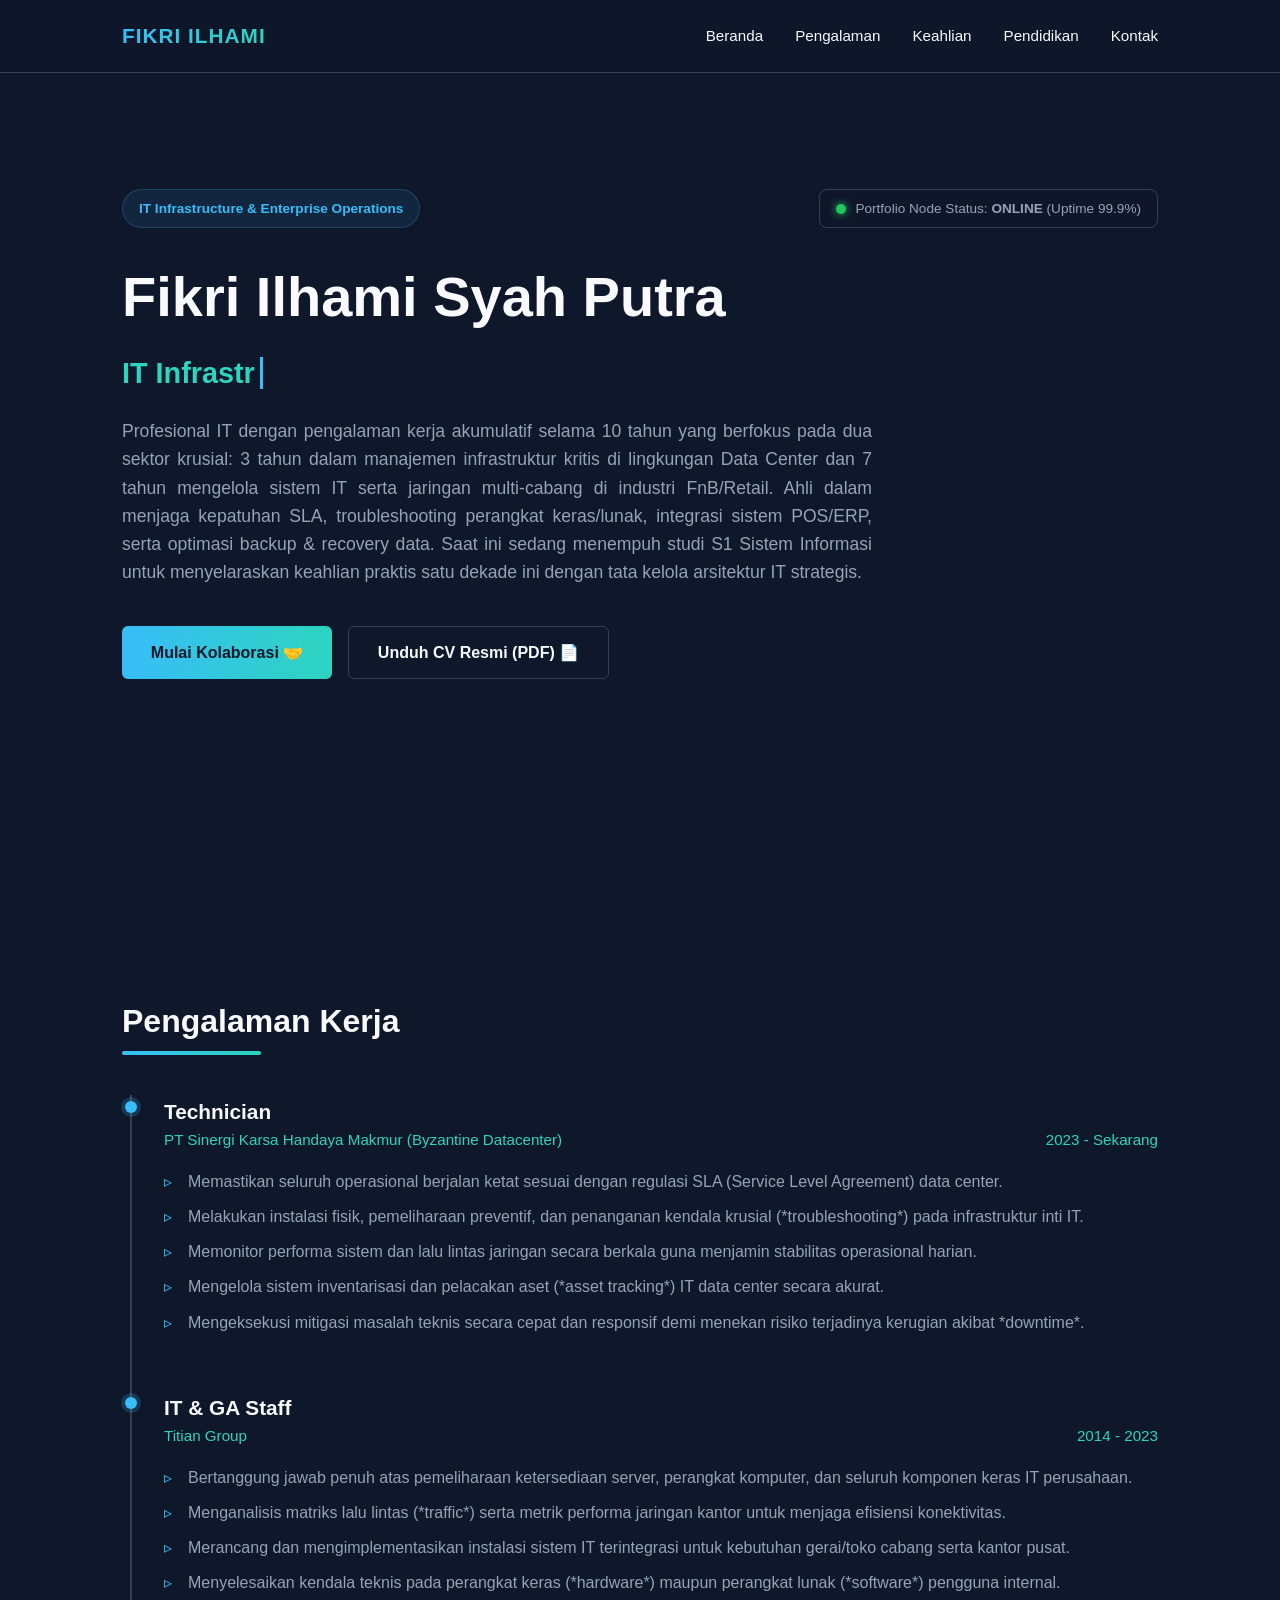
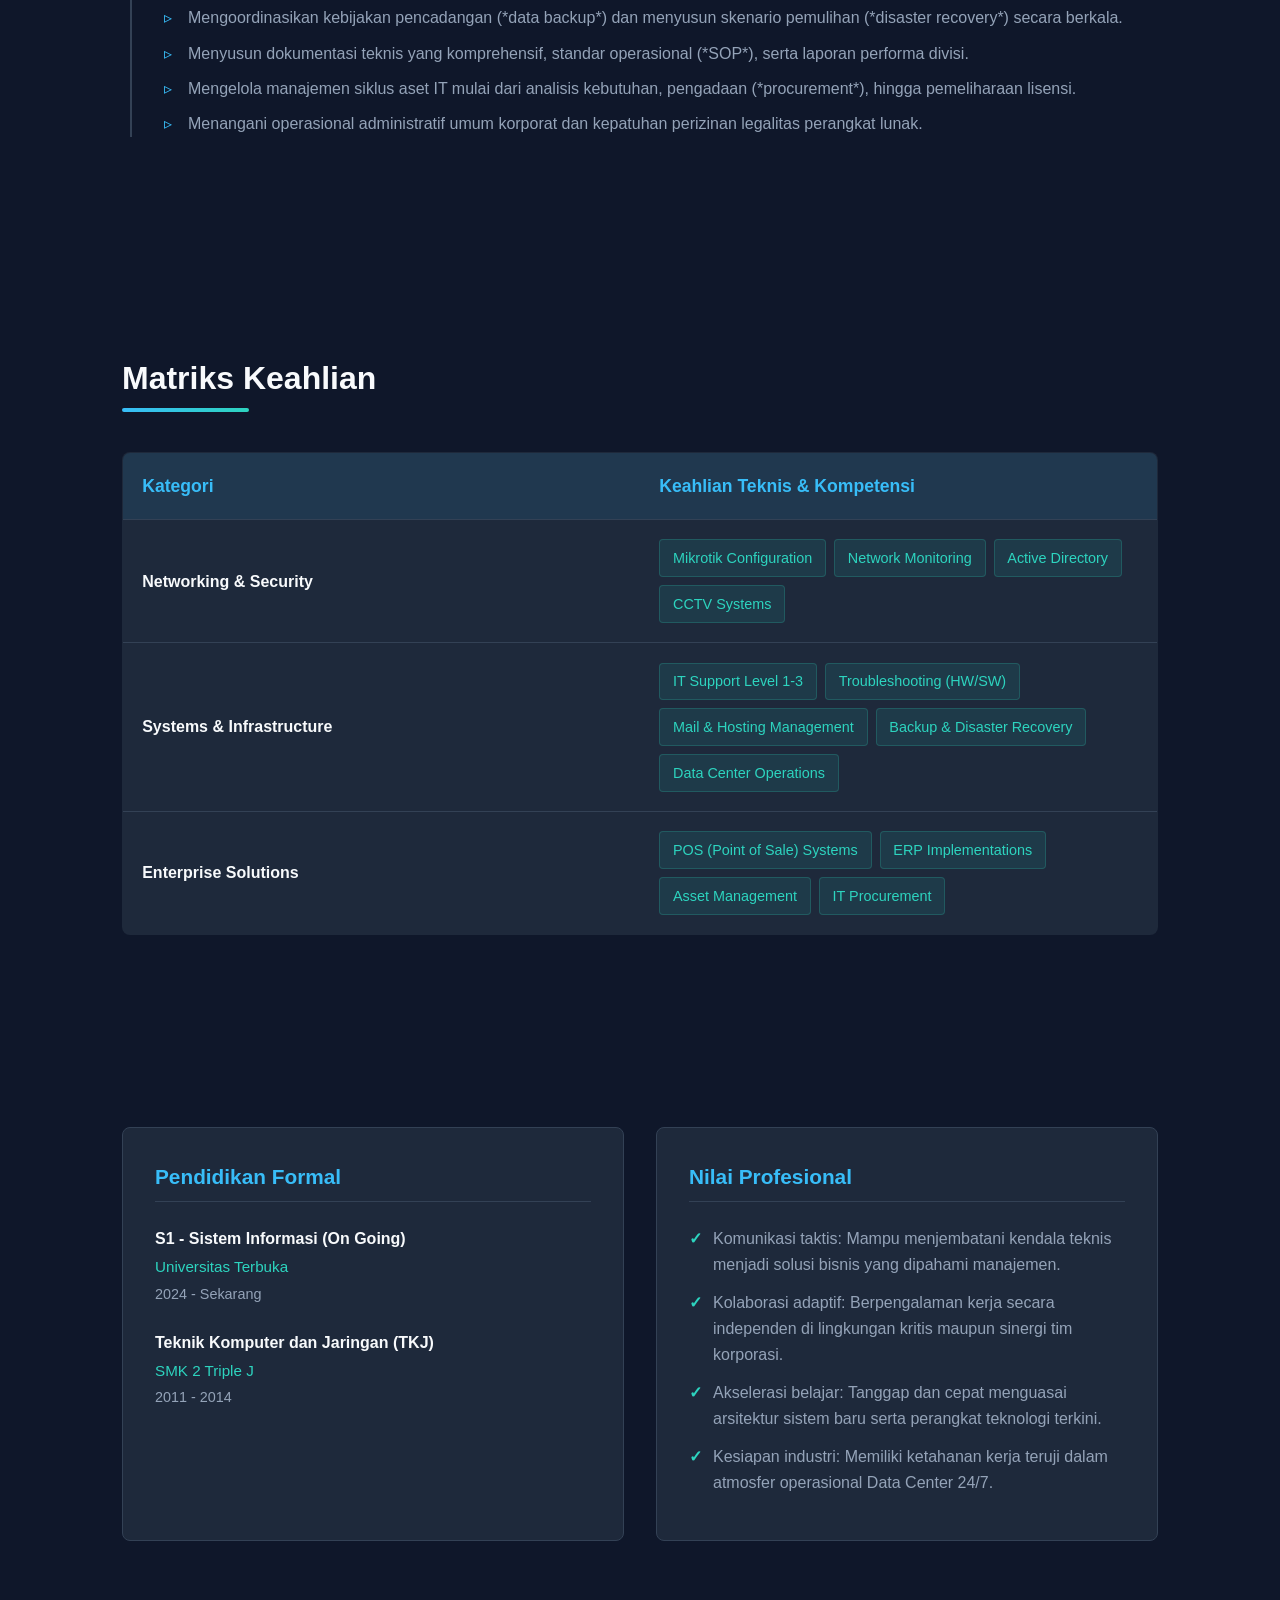
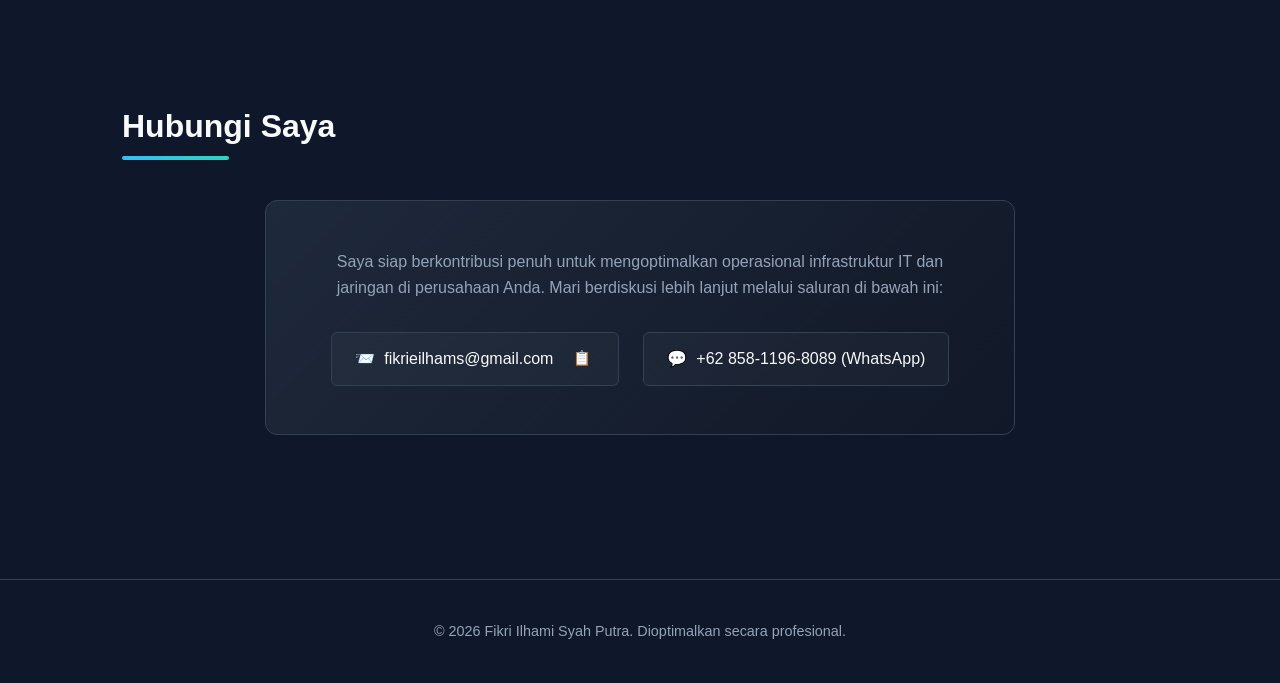
==== index.html @ 3959205a "Add files via upload" ====
<!DOCTYPE html>
<html lang="id">
<head>
    <meta charset="UTF-8">
    <meta name="viewport" content="width=device-width, initial-scale=1.0">
    <title>Portofolio Profesional | Fikri Ilhami Syah Putra</title>
    <style>
        :root {
            --bg-dark: #0f172a;
            --bg-card: #1e293b;
            --accent-blue: #38bdf8;
            --accent-teal: #2dd4bf;
            --text-main: #f8fafc;
            --text-muted: #94a3b8;
            --border: #334155;
        }

        * {
            margin: 0;
            padding: 0;
            box-sizing: border-box;
            font-family: Arial, sans-serif;
            scroll-behavior: smooth;
        }

        body {
            background-color: var(--bg-dark);
            color: var(--text-main);
            line-height: 1.6;
        }

        a {
            color: inherit;
            text-decoration: none;
        }

        nav {
            position: fixed;
            top: 0;
            width: 100%;
            background-color: rgba(15, 23, 42, 0.9);
            backdrop-filter: blur(10px);
            border-bottom: 1px solid var(--border);
            z-index: 100;
        }

        .nav-container {
            max-width: 1100px;
            margin: 0 auto;
            display: flex;
            justify-content: space-between;
            align-items: center;
            padding: 1.2rem 2rem;
        }

        .logo {
            font-size: 1.3rem;
            font-weight: 700;
            letter-spacing: 1px;
            background: linear-gradient(to right, var(--accent-blue), var(--accent-teal));
            -webkit-background-clip: text;
            -webkit-text-fill-color: transparent;
        }

        .nav-links {
            display: flex;
            gap: 2rem;
            list-style: none;
        }

        .nav-links a {
            font-size: 0.95rem;
            font-weight: 500;
            transition: color 0.3s;
        }

        .nav-links a:hover {
            color: var(--accent-blue);
        }

        section {
            padding: 6rem 2rem 4rem 2rem;
            max-width: 1100px;
            margin: 0 auto;
        }

        .section-title {
            font-size: 2rem;
            margin-bottom: 3rem;
            position: relative;
            display: inline-block;
        }

        .section-title::after {
            content: '';
            position: absolute;
            left: 0;
            bottom: -8px;
            width: 50%;
            height: 4px;
            background: linear-gradient(to right, var(--accent-blue), var(--accent-teal));
            border-radius: 2px;
        }

        /* Hero / Home */
        #home {
            display: flex;
            flex-direction: column;
            justify-content: center;
            min-height: 100vh;
            padding-top: 2rem;
        }

        .hero-header-container {
            display: flex;
            justify-content: space-between;
            align-items: flex-start;
            flex-wrap: wrap;
            gap: 1.5rem;
            margin-bottom: 1.5rem;
        }

        .hero-badge {
            background-color: rgba(56, 189, 248, 0.1);
            color: var(--accent-blue);
            padding: 0.5rem 1rem;
            border-radius: 50px;
            font-size: 0.85rem;
            font-weight: 600;
            border: 1px solid rgba(56, 189, 248, 0.2);
        }

        /* FITUR 1: Status Server Live Palsu */
        .server-status-card {
            background-color: rgba(15, 23, 42, 0.6);
            border: 1px solid var(--border);
            padding: 0.5rem 1rem;
            border-radius: 8px;
            display: inline-flex;
            align-items: center;
            gap: 0.6rem;
            font-size: 0.85rem;
            color: var(--text-muted);
        }

        .status-dot {
            width: 10px;
            height: 10px;
            background-color: #22c55e;
            border-radius: 50%;
            display: inline-block;
            box-shadow: 0 0 8px #22c55e;
            animation: blink 2s infinite;
        }

        @keyframes blink {
            0% { opacity: 0.4; }
            50% { opacity: 1; box-shadow: 0 0 12px #22c55e; }
            100% { opacity: 0.4; }
        }

        #home h1 {
            font-size: 3.5rem;
            margin-bottom: 0.5rem;
        }

        /* FITUR 2: Animasi Mengetik */
        .typing-container {
            font-size: 1.8rem;
            color: var(--accent-teal);
            font-weight: 600;
            margin-bottom: 1.5rem;
            height: 2.7rem;
        }

        .typed-text {
            border-right: 3px solid var(--accent-blue);
            padding-right: 5px;
            animation: cursor-blink 0.75s step-end infinite;
        }

        @keyframes cursor-blink {
            from, to { border-color: transparent }
            50% { border-color: var(--accent-blue); }
        }

        .summary {
            font-size: 1.1rem;
            color: var(--text-muted);
            max-width: 750px;
            margin-bottom: 2.5rem;
            text-align: justify;
        }

        .cta-buttons {
            display: flex;
            gap: 1rem;
            flex-wrap: wrap;
        }

        .btn {
            padding: 0.8rem 1.8rem;
            border-radius: 6px;
            font-weight: 600;
            transition: all 0.3s ease;
            cursor: pointer;
            display: inline-flex;
            align-items: center;
            gap: 0.5rem;
        }

        .btn-primary {
            background: linear-gradient(to right, var(--accent-blue), var(--accent-teal));
            color: var(--bg-dark);
        }

        .btn-primary:hover {
            transform: translateY(-2px);
            box-shadow: 0 10px 20px rgba(45, 212, 191, 0.2);
        }

        .btn-secondary {
            border: 1px solid var(--border);
            color: var(--text-main);
        }

        .btn-secondary:hover {
            background-color: rgba(255, 255, 255, 0.05);
            border-color: var(--text-muted);
        }

        /* Timeline Pengalaman */
        .timeline {
            position: relative;
            border-left: 2px solid var(--border);
            padding-left: 2rem;
            margin-left: 0.5rem;
        }

        .timeline-item {
            position: relative;
            margin-bottom: 3.5rem;
        }

        .timeline-item::before {
            content: '';
            position: absolute;
            left: calc(-2rem - 7px);
            top: 6px;
            width: 12px;
            height: 12px;
            border-radius: 50%;
            background-color: var(--accent-blue);
            box-shadow: 0 0 0 4px rgba(56, 189, 248, 0.2);
        }

        .job-title {
            font-size: 1.3rem;
            font-weight: 600;
            color: var(--text-main);
        }

        .company-date {
            display: flex;
            justify-content: space-between;
            color: var(--accent-teal);
            font-size: 0.95rem;
            margin-bottom: 1rem;
            font-weight: 500;
        }

        .job-desc {
            list-style-type: none;
        }

        .job-desc li {
            position: relative;
            padding-left: 1.5rem;
            margin-bottom: 0.6rem;
            color: var(--text-muted);
            text-align: justify;
        }

        .job-desc li::before {
            content: "▹";
            position: absolute;
            left: 0;
            color: var(--accent-blue);
        }

        /* Tabel Keahlian */
        .skills-container {
            width: 100%;
            overflow-x: auto;
            margin-bottom: 2rem;
        }

        table {
            width: 100%;
            border-collapse: collapse;
            background-color: var(--bg-card);
            border: 1px solid var(--border);
            border-radius: 8px;
            overflow: hidden;
        }

        th, td {
            padding: 1.2rem;
            text-align: left;
            border-bottom: 1px solid var(--border);
        }

        th {
            background-color: rgba(56, 189, 248, 0.1);
            color: var(--accent-blue);
            font-weight: bold;
            font-size: 1.1rem;
            width: 30%;
        }

        .skill-tags {
            display: flex;
            flex-wrap: wrap;
            gap: 0.5rem;
        }

        .tag {
            background-color: rgba(45, 212, 191, 0.1);
            color: var(--accent-teal);
            padding: 0.4rem 0.8rem;
            border-radius: 4px;
            font-size: 0.9rem;
            border: 1px solid rgba(45, 212, 191, 0.2);
        }

        /* Grid Pendidikan & Informasi Tambahan */
        .info-grid {
            display: grid;
            grid-template-columns: 1fr 1fr;
            gap: 2rem;
        }

        .info-card {
            background-color: var(--bg-card);
            border: 1px solid var(--border);
            padding: 2rem;
            border-radius: 8px;
        }

        .info-card h3 {
            margin-bottom: 1.5rem;
            color: var(--accent-blue);
            font-size: 1.3rem;
            border-bottom: 1px solid var(--border);
            padding-bottom: 0.5rem;
        }

        .edu-item {
            margin-bottom: 1.5rem;
        }

        .edu-degree {
            font-weight: 600;
            color: var(--text-main);
        }

        .edu-school {
            color: var(--accent-teal);
            font-size: 0.95rem;
            margin: 0.2rem 0;
        }

        .edu-year {
            color: var(--text-muted);
            font-size: 0.9rem;
        }

        .additional-list {
            list-style: none;
        }

        .additional-list li {
            margin-bottom: 0.8rem;
            position: relative;
            padding-left: 1.5rem;
            color: var(--text-muted);
        }

        .additional-list li::before {
            content: "✓";
            position: absolute;
            left: 0;
            color: var(--accent-teal);
            font-weight: bold;
        }

        /* Kontak */
        .contact-container {
            background: linear-gradient(135deg, var(--bg-card), #111827);
            border: 1px solid var(--border);
            padding: 3rem;
            border-radius: 12px;
            text-align: center;
            max-width: 750px;
            margin: 0 auto;
        }

        .contact-container p {
            color: var(--text-muted);
            margin-bottom: 2rem;
        }

        .contact-details {
            display: flex;
            justify-content: center;
            gap: 1.5rem;
            flex-wrap: wrap;
        }

        .contact-item {
            display: flex;
            align-items: center;
            gap: 0.6rem;
            background-color: rgba(255, 255, 255, 0.03);
            padding: 0.8rem 1.4rem;
            border-radius: 6px;
            border: 1px solid var(--border);
            transition: all 0.3s ease;
            position: relative;
            cursor: pointer;
        }

        .contact-item:hover {
            border-color: var(--accent-teal);
            background-color: rgba(45, 212, 191, 0.05);
            transform: translateY(-2px);
        }

        /* FITUR 3: Tombol Copy Instan */
        .copy-btn {
            background: none;
            border: none;
            color: var(--accent-blue);
            cursor: pointer;
            font-size: 0.9rem;
            margin-left: 5px;
            padding: 2px 5px;
            border-radius: 4px;
            transition: background-color 0.2s;
        }

        .copy-btn:hover {
            background-color: rgba(56, 189, 248, 0.1);
        }

        .tooltip-alert {
            position: absolute;
            top: -35px;
            left: 50%;
            transform: translateX(-50%);
            background-color: #2dd4bf;
            color: #0f172a;
            padding: 4px 10px;
            border-radius: 4px;
            font-size: 0.8rem;
            font-weight: bold;
            opacity: 0;
            transition: opacity 0.3s;
            pointer-events: none;
        }

        .tooltip-alert.show {
            opacity: 1;
        }

        footer {
            text-align: center;
            padding: 2.5rem;
            border-top: 1px solid var(--border);
            color: var(--text-muted);
            font-size: 0.9rem;
            margin-top: 5rem;
        }

        @media (max-width: 768px) {
            #home h1 { font-size: 2.5rem; }
            .typing-container { font-size: 1.3rem; height: 2rem; }
            .company-date { flex-direction: column; gap: 0.3rem; }
            .info-grid { grid-template-columns: 1fr; }
            .nav-links { display: none; }
            .contact-details { flex-direction: column; }
            th, td { padding: 0.8rem; }
            th { width: 100%; display: block; border-bottom: none; }
            td { display: block; padding-top: 0; }
        }
    </style>
</head>
<body>

    <nav>
        <div class="nav-container">
            <div class="logo">FIKRI ILHAMI</div>
            <ul class="nav-links">
                <li><a href="#home">Beranda</a></li>
                <li><a href="#experience">Pengalaman</a></li>
                <li><a href="#skills">Keahlian</a></li>
                <li><a href="#education">Pendidikan</a></li>
                <li><a href="#contact">Kontak</a></li>
            </ul>
        </div>
    </nav>

    <section id="home">
        <div class="hero-header-container">
            <div class="hero-badge">IT Infrastructure & Enterprise Operations</div>
            <!-- Implementasi Visual Status Live Data Center -->
            <div class="server-status-card">
                <span class="status-dot"></span>
                <span>Portfolio Node Status: <strong>ONLINE</strong> (Uptime 99.9%)</span>
            </div>
        </div>
        <h1>Fikri Ilhami Syah Putra</h1>
        
        <!-- Implementasi Animasi Mengetik Peran Profesional -->
        <div class="typing-container">
            <span class="typed-text" id="roles-text"></span>
        </div>

        <p class="summary">
            Profesional IT dengan pengalaman kerja akumulatif selama 10 tahun yang berfokus pada dua sektor krusial: 3 tahun dalam manajemen infrastruktur kritis di lingkungan Data Center dan 7 tahun mengelola sistem IT serta jaringan multi-cabang di industri FnB/Retail. Ahli dalam menjaga kepatuhan SLA, troubleshooting perangkat keras/lunak, integrasi sistem POS/ERP, serta optimasi backup & recovery data. Saat ini sedang menempuh studi S1 Sistem Informasi untuk menyelaraskan keahlian praktis satu dekade ini dengan tata kelola arsitektur IT strategis.
        </p>
        <div class="cta-buttons">
            <a href="#contact" class="btn btn-primary">Mulai Kolaborasi 🤝</a>
            <a href="Fikri_Ilhami_Syah_Putra_CV.pdf" target="_blank" class="btn btn-secondary">Unduh CV Resmi (PDF) 📄</a>
        </div>
    </section>

    <section id="experience">
        <h2 class="section-title">Pengalaman Kerja</h2>
        <div class="timeline">
            
            <div class="timeline-item">
                <div class="job-title">Technician</div>
                <div class="company-date">
                    <span>PT Sinergi Karsa Handaya Makmur (Byzantine Datacenter)</span>
                    <span>2023 - Sekarang</span>
                </div>
                <ul class="job-desc">
                    <li>Memastikan seluruh operasional berjalan ketat sesuai dengan regulasi SLA (Service Level Agreement) data center.</li>
                    <li>Melakukan instalasi fisik, pemeliharaan preventif, dan penanganan kendala krusial (*troubleshooting*) pada infrastruktur inti IT.</li>
                    <li>Memonitor performa sistem dan lalu lintas jaringan secara berkala guna menjamin stabilitas operasional harian.</li>
                    <li>Mengelola sistem inventarisasi dan pelacakan aset (*asset tracking*) IT data center secara akurat.</li>
                    <li>Mengeksekusi mitigasi masalah teknis secara cepat dan responsif demi menekan risiko terjadinya kerugian akibat *downtime*.</li>
                </ul>
            </div>

            <div class="timeline-item">
                <div class="job-title">IT & GA Staff</div>
                <div class="company-date">
                    <span>Titian Group</span>
                    <span>2014 - 2023</span>
                </div>
                <ul class="job-desc">
                    <li>Bertanggung jawab penuh atas pemeliharaan ketersediaan server, perangkat komputer, dan seluruh komponen keras IT perusahaan.</li>
                    <li>Menganalisis matriks lalu lintas (*traffic*) serta metrik performa jaringan kantor untuk menjaga efisiensi konektivitas.</li>
                    <li>Merancang dan mengimplementasikan instalasi sistem IT terintegrasi untuk kebutuhan gerai/toko cabang serta kantor pusat.</li>
                    <li>Menyelesaikan kendala teknis pada perangkat keras (*hardware*) maupun perangkat lunak (*software*) pengguna internal.</li>
                    <li>Mengoordinasikan kebijakan pencadangan (*data backup*) dan menyusun skenario pemulihan (*disaster recovery*) secara berkala.</li>
                    <li>Menyusun dokumentasi teknis yang komprehensif, standar operasional (*SOP*), serta laporan performa divisi.</li>
                    <li>Mengelola manajemen siklus aset IT mulai dari analisis kebutuhan, pengadaan (*procurement*), hingga pemeliharaan lisensi.</li>
                    <li>Menangani operasional administratif umum korporat dan kepatuhan perizinan legalitas perangkat lunak.</li>
                </ul>
            </div>

        </div>
    </section>

    <section id="skills">
        <h2 class="section-title">Matriks Keahlian</h2>
        <div class="skills-container">
            <table>
                <thead>
                    <tr>
                        <th>Kategori</th>
                        <th>Keahlian Teknis & Kompetensi</th>
                    </tr>
                </thead>
                <tbody>
                    <tr>
                        <td><strong>Networking & Security</strong></td>
                        <td>
                            <div class="skill-tags">
                                <span class="tag">Mikrotik Configuration</span>
                                <span class="tag">Network Monitoring</span>
                                <span class="tag">Active Directory</span>
                                <span class="tag">CCTV Systems</span>
                            </div>
                        </td>
                    </tr>
                    <tr>
                        <td><strong>Systems & Infrastructure</strong></td>
                        <td>
                            <div class="skill-tags">
                                <span class="tag">IT Support Level 1-3</span>
                                <span class="tag">Troubleshooting (HW/SW)</span>
                                <span class="tag">Mail & Hosting Management</span>
                                <span class="tag">Backup & Disaster Recovery</span>
                                <span class="tag">Data Center Operations</span>
                            </div>
                        </td>
                    </tr>
                    <tr>
                        <td><strong>Enterprise Solutions</strong></td>
                        <td>
                            <div class="skill-tags">
                                <span class="tag">POS (Point of Sale) Systems</span>
                                <span class="tag">ERP Implementations</span>
                                <span class="tag">Asset Management</span>
                                <span class="tag">IT Procurement</span>
                            </div>
                        </td>
                    </tr>
                </tbody>
            </table>
        </div>
    </section>

    <section id="education">
        <div class="info-grid">
            
            <div class="info-card">
                <h3>Pendidikan Formal</h3>
                <div class="edu-item">
                    <div class="edu-degree">S1 - Sistem Informasi (On Going)</div>
                    <div class="edu-school">Universitas Terbuka</div>
                    <div class="edu-year">2024 - Sekarang</div>
                </div>
                <div class="edu-item">
                    <div class="edu-degree">Teknik Komputer dan Jaringan (TKJ)</div>
                    <div class="edu-school">SMK 2 Triple J</div>
                    <div class="edu-year">2011 - 2014</div>
                </div>
            </div>

            <div class="info-card">
                <h3>Nilai Profesional</h3>
                <ul class="additional-list">
                    <li>Komunikasi taktis: Mampu menjembatani kendala teknis menjadi solusi bisnis yang dipahami manajemen.</li>
                    <li>Kolaborasi adaptif: Berpengalaman kerja secara independen di lingkungan kritis maupun sinergi tim korporasi.</li>
                    <li>Akselerasi belajar: Tanggap dan cepat menguasai arsitektur sistem baru serta perangkat teknologi terkini.</li>
                    <li>Kesiapan industri: Memiliki ketahanan kerja teruji dalam atmosfer operasional Data Center 24/7.</li>
                </ul>
            </div>

        </div>
    </section>

    <section id="contact">
        <h2 class="section-title">Hubungi Saya</h2>
        <div class="contact-container">
            <p>Saya siap berkontribusi penuh untuk mengoptimalkan operasional infrastruktur IT dan jaringan di perusahaan Anda. Mari berdiskusi lebih lanjut melalui saluran di bawah ini:</p>
            <div class="contact-details">
                <!-- Implementasi Satu Klik untuk Menyalin Email -->
                <div class="contact-item" id="email-card" onclick="copyEmailToClipboard()">
                    <div class="tooltip-alert" id="copy-tooltip">Tersalin! 📋</div>
                    <span>📨</span> <span id="email-text">fikrieilhams@gmail.com</span>
                    <button class="copy-btn" title="Salin Email">📋</button>
                </div>
                <a href="https://wa.me/6285811968089" target="_blank" class="contact-item">
                    <span>💬</span> +62 858-1196-8089 (WhatsApp)
                </a>
            </div>
        </div>
    </section>

    <footer>
        <p>&copy; 2026 Fikri Ilhami Syah Putra. Dioptimalkan secara profesional.</p>
    </footer>

    <!-- LOGIK SKRIP JAVASCRIPT FITUR INTERAKTIF -->
    <script>
        // Logik Fitur 2: Efek Mengetik Otomatis (Typing Effect)
        const roles = [
            "IT Infrastructure & Network Specialist",
            "Data Center Technician Specialist",
            "Enterprise Systems Administrator"
        ];
        let currentRoleIndex = 0;
        let currentCharIndex = 0;
        let isDeleting = false;
        const targetElement = document.getElementById("roles-text");
        const typingSpeed = 100;
        const erasingSpeed = 50;
        const delayBetweenRoles = 2000;

        function typeEffect() {
            const currentRole = roles[currentRoleIndex];
            
            if (isDeleting) {
                targetElement.textContent = currentRole.substring(0, currentCharIndex - 1);
                currentCharIndex--;
            } else {
                targetElement.textContent = currentRole.substring(0, currentCharIndex + 1);
                currentCharIndex++;
            }

            if (!isDeleting && currentCharIndex === currentRole.length) {
                isDeleting = true;
                setTimeout(typeEffect, delayBetweenRoles);
            } else if (isDeleting && currentCharIndex === 0) {
                isDeleting = false;
                currentRoleIndex = (currentRoleIndex + 1) % roles.length;
                setTimeout(typeEffect, 500);
            } else {
                setTimeout(typeEffect, isDeleting ? erasingSpeed : typingSpeed);
            }
        }

        // Logik Fitur 3: Fungsi Salin Teks ke Clipboard
        function copyEmailToClipboard() {
            const emailAddress = document.getElementById("email-text").textContent;
            navigator.clipboard.writeText(emailAddress).then(() => {
                const tooltip = document.getElementById("copy-tooltip");
                tooltip.classList.add("show");
                setTimeout(() => {
                    tooltip.classList.remove("show");
                }, 1500);
            }).catch(err => {
                console.error("Gagal menyalin teks: ", err);
            });
        }

        // Memulai efek animasi saat halaman web selesai dimuat
        document.addEventListener("DOMContentLoaded", () => {
            setTimeout(typeEffect, 500);
        });
    </script>
</body>
</html>
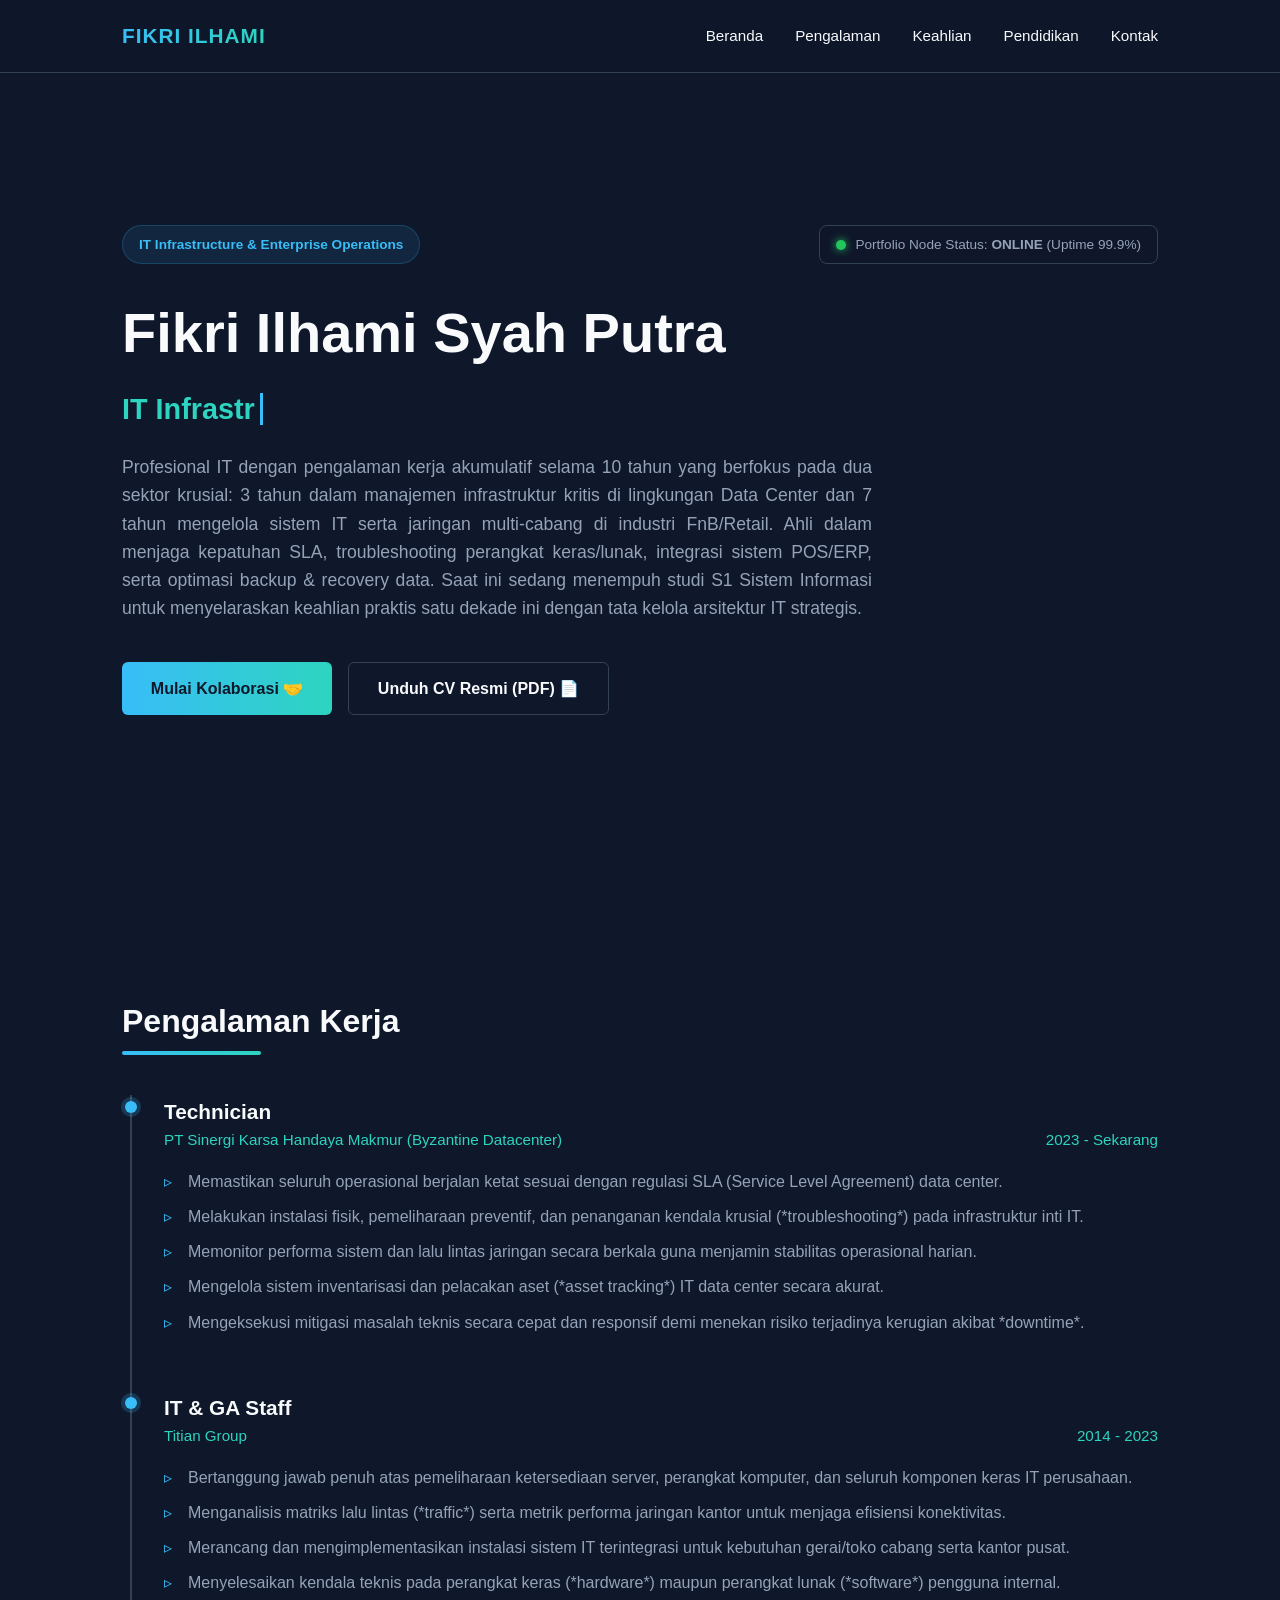
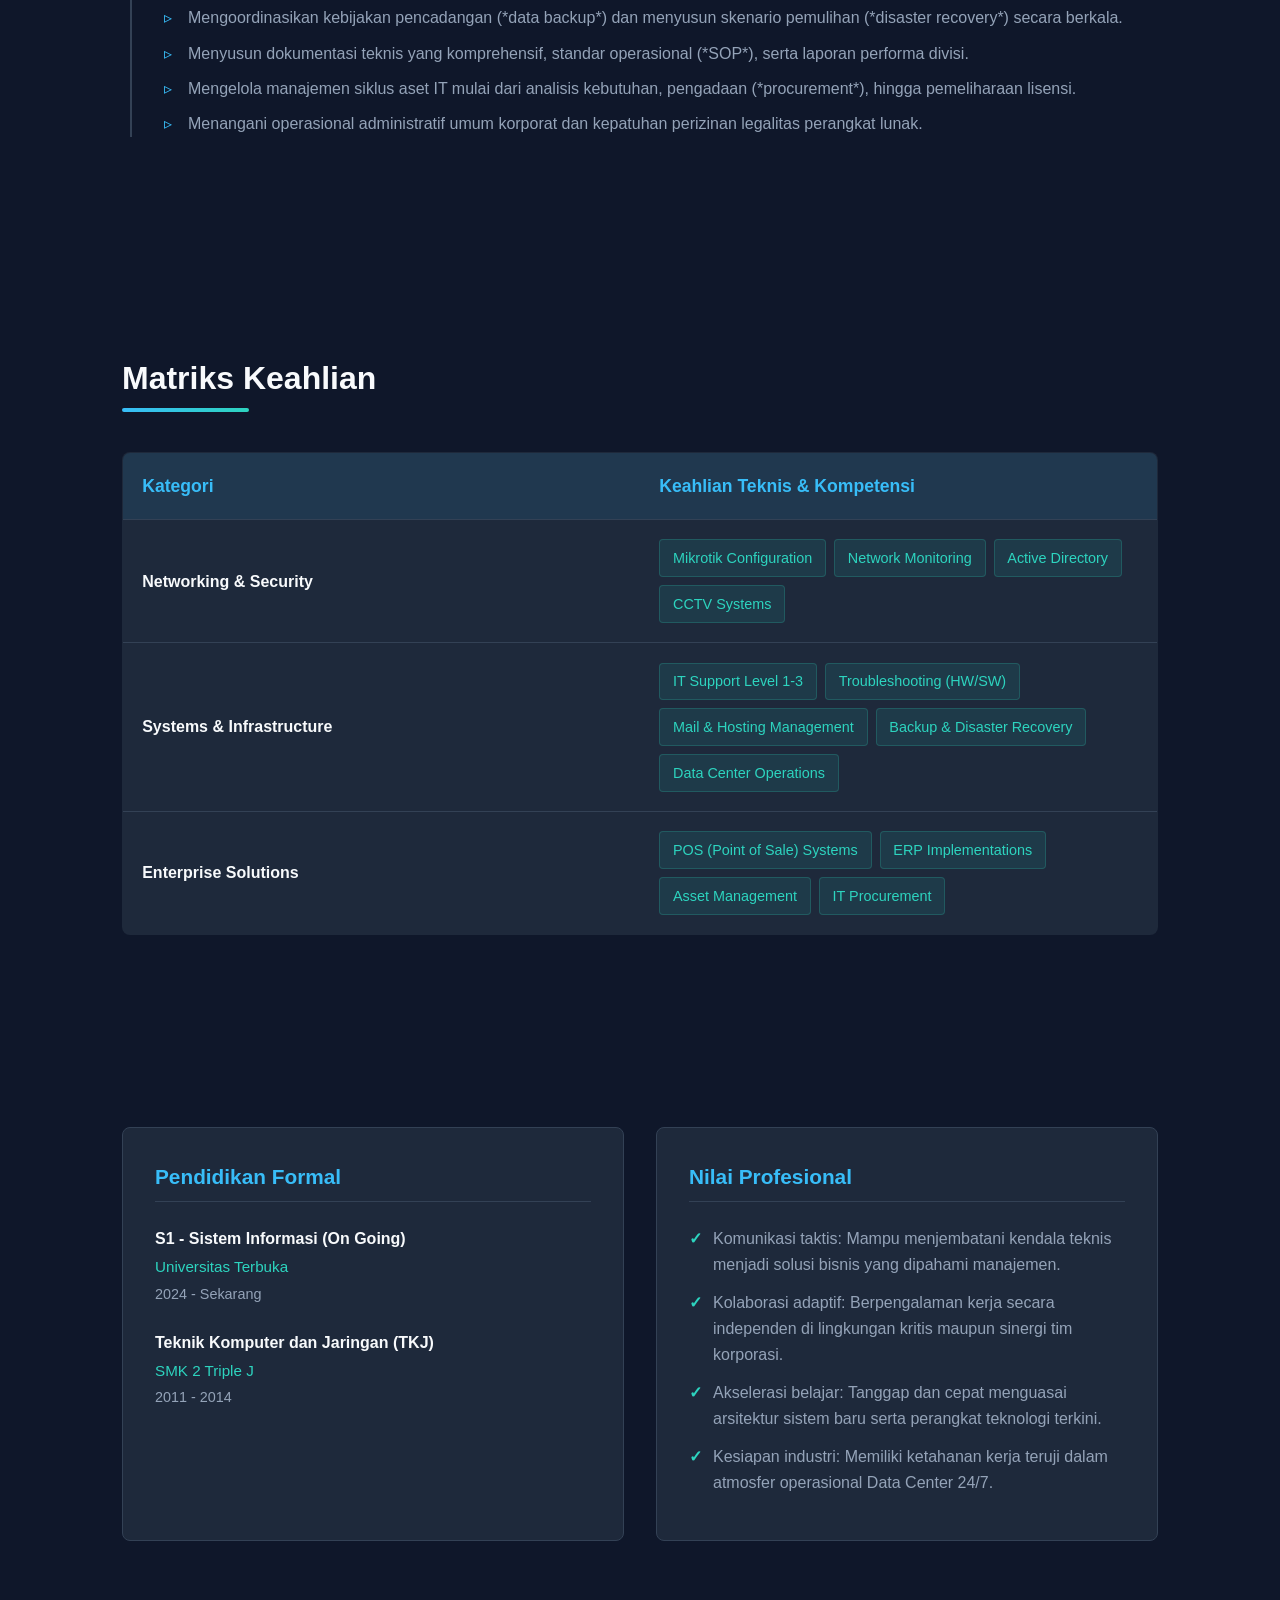
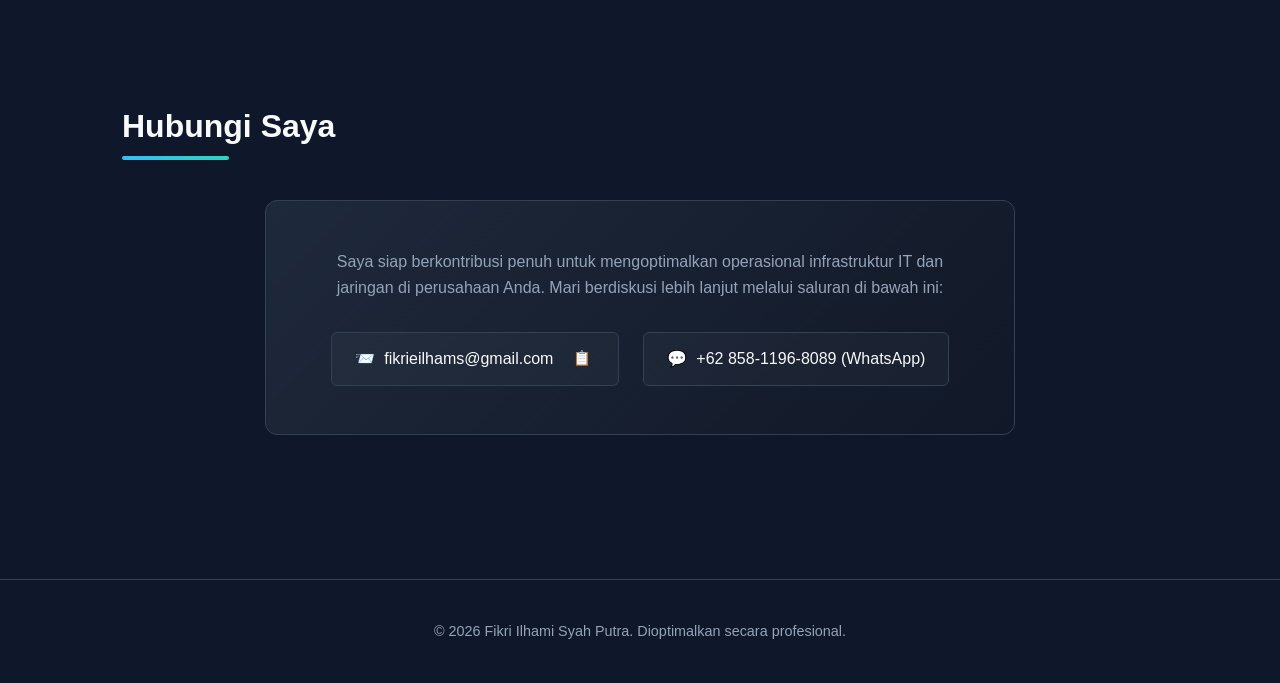
==== commit 96aefc85: "Update index.html" ====
--- a/index.html
+++ b/index.html
@@ -108,7 +108,8 @@
             flex-direction: column;
             justify-content: center;
             min-height: 100vh;
-            padding-top: 2rem;
+            /* Tambahkan padding-top minimal 80px hingga 90px untuk memberi ruang bagi header */
+            padding-top: 6.5rem; 
         }
 
         .hero-header-container {
@@ -736,4 +737,4 @@
         });
     </script>
 </body>
-</html>+</html>
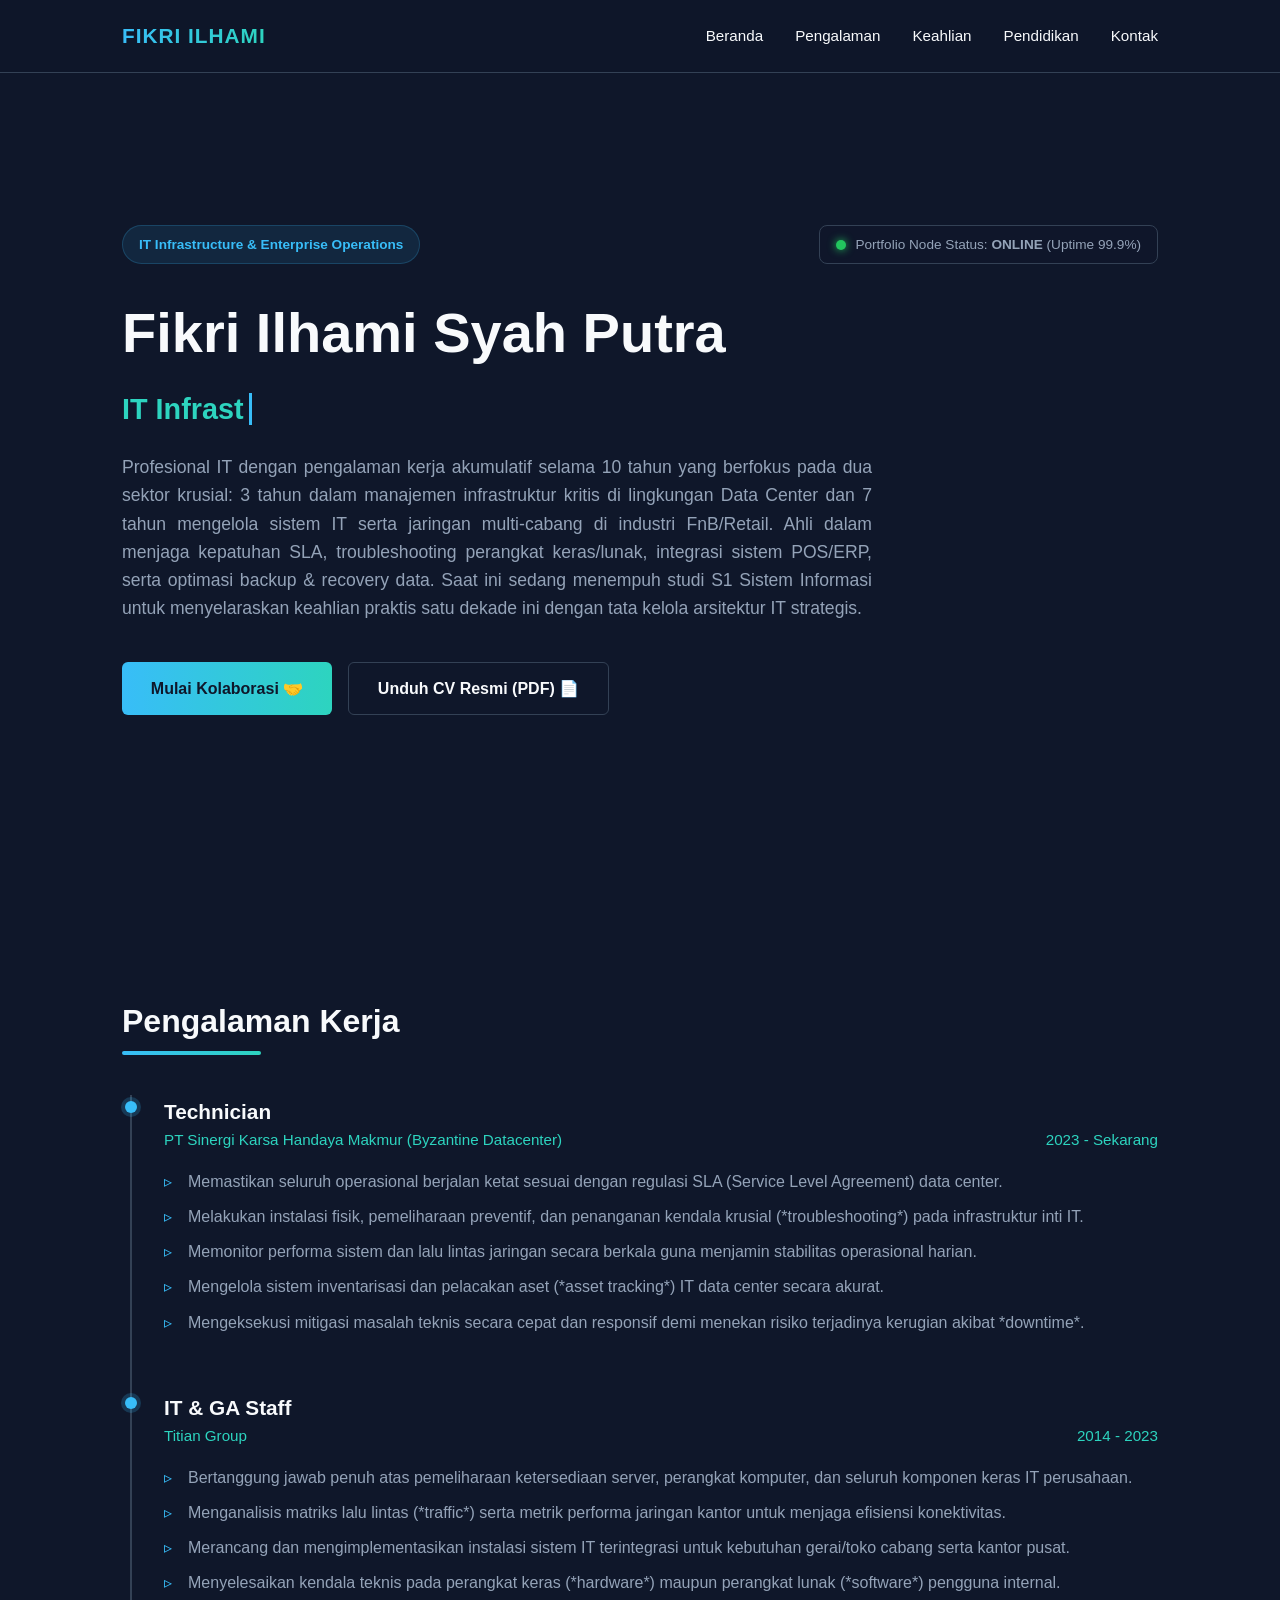
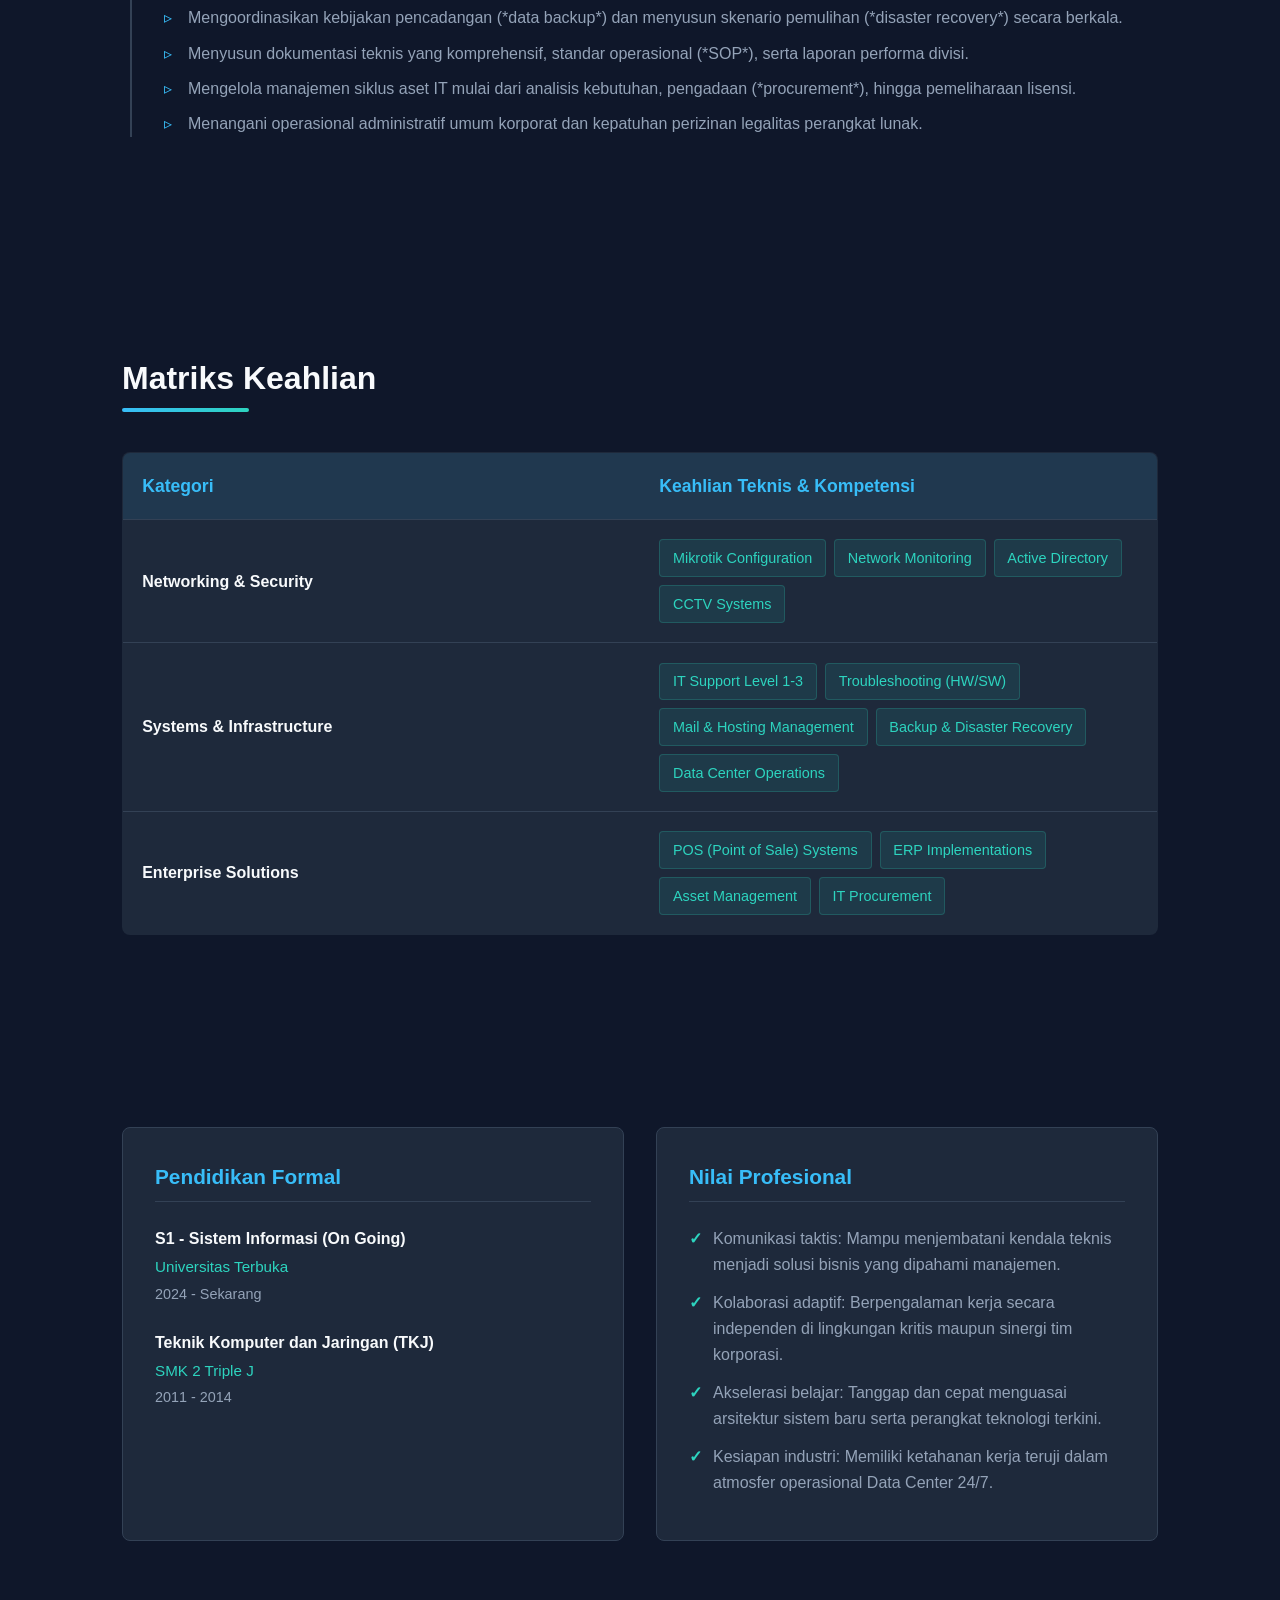
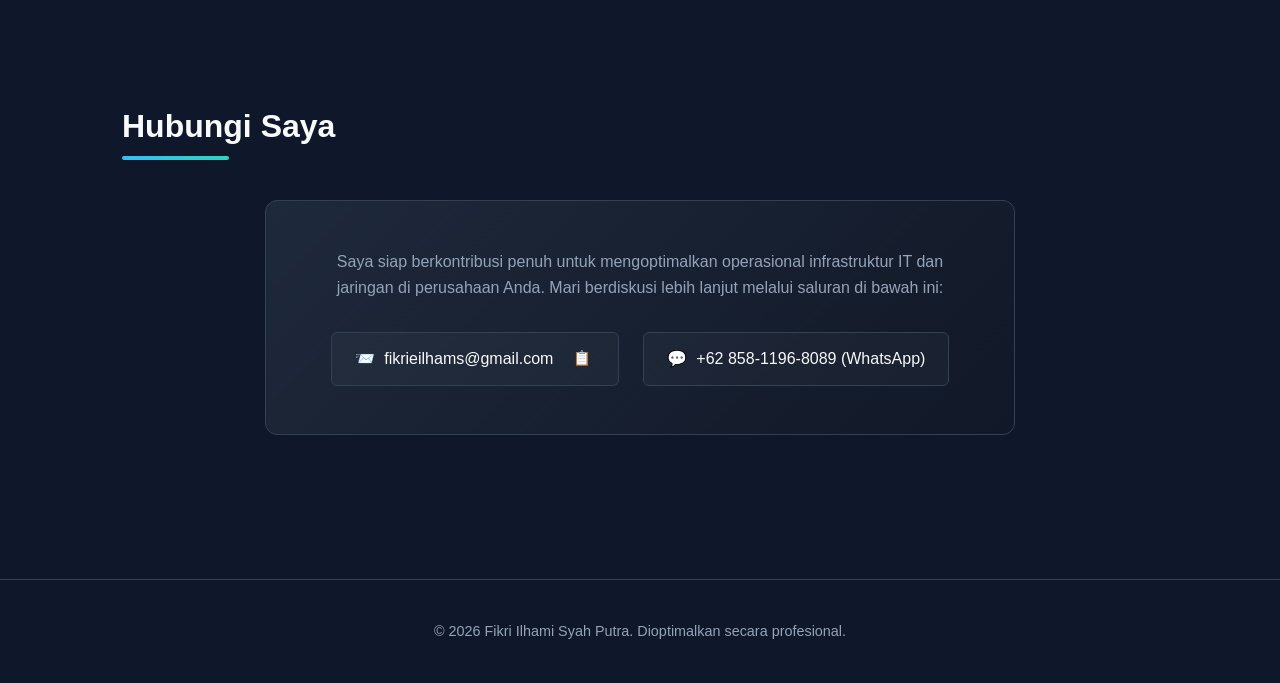
==== commit 767e6fed: "Update index.html" ====
--- a/index.html
+++ b/index.html
@@ -82,6 +82,7 @@
             padding: 6rem 2rem 4rem 2rem;
             max-width: 1100px;
             margin: 0 auto;
+            scroll-margin-top: 5rem;
         }
 
         .section-title {
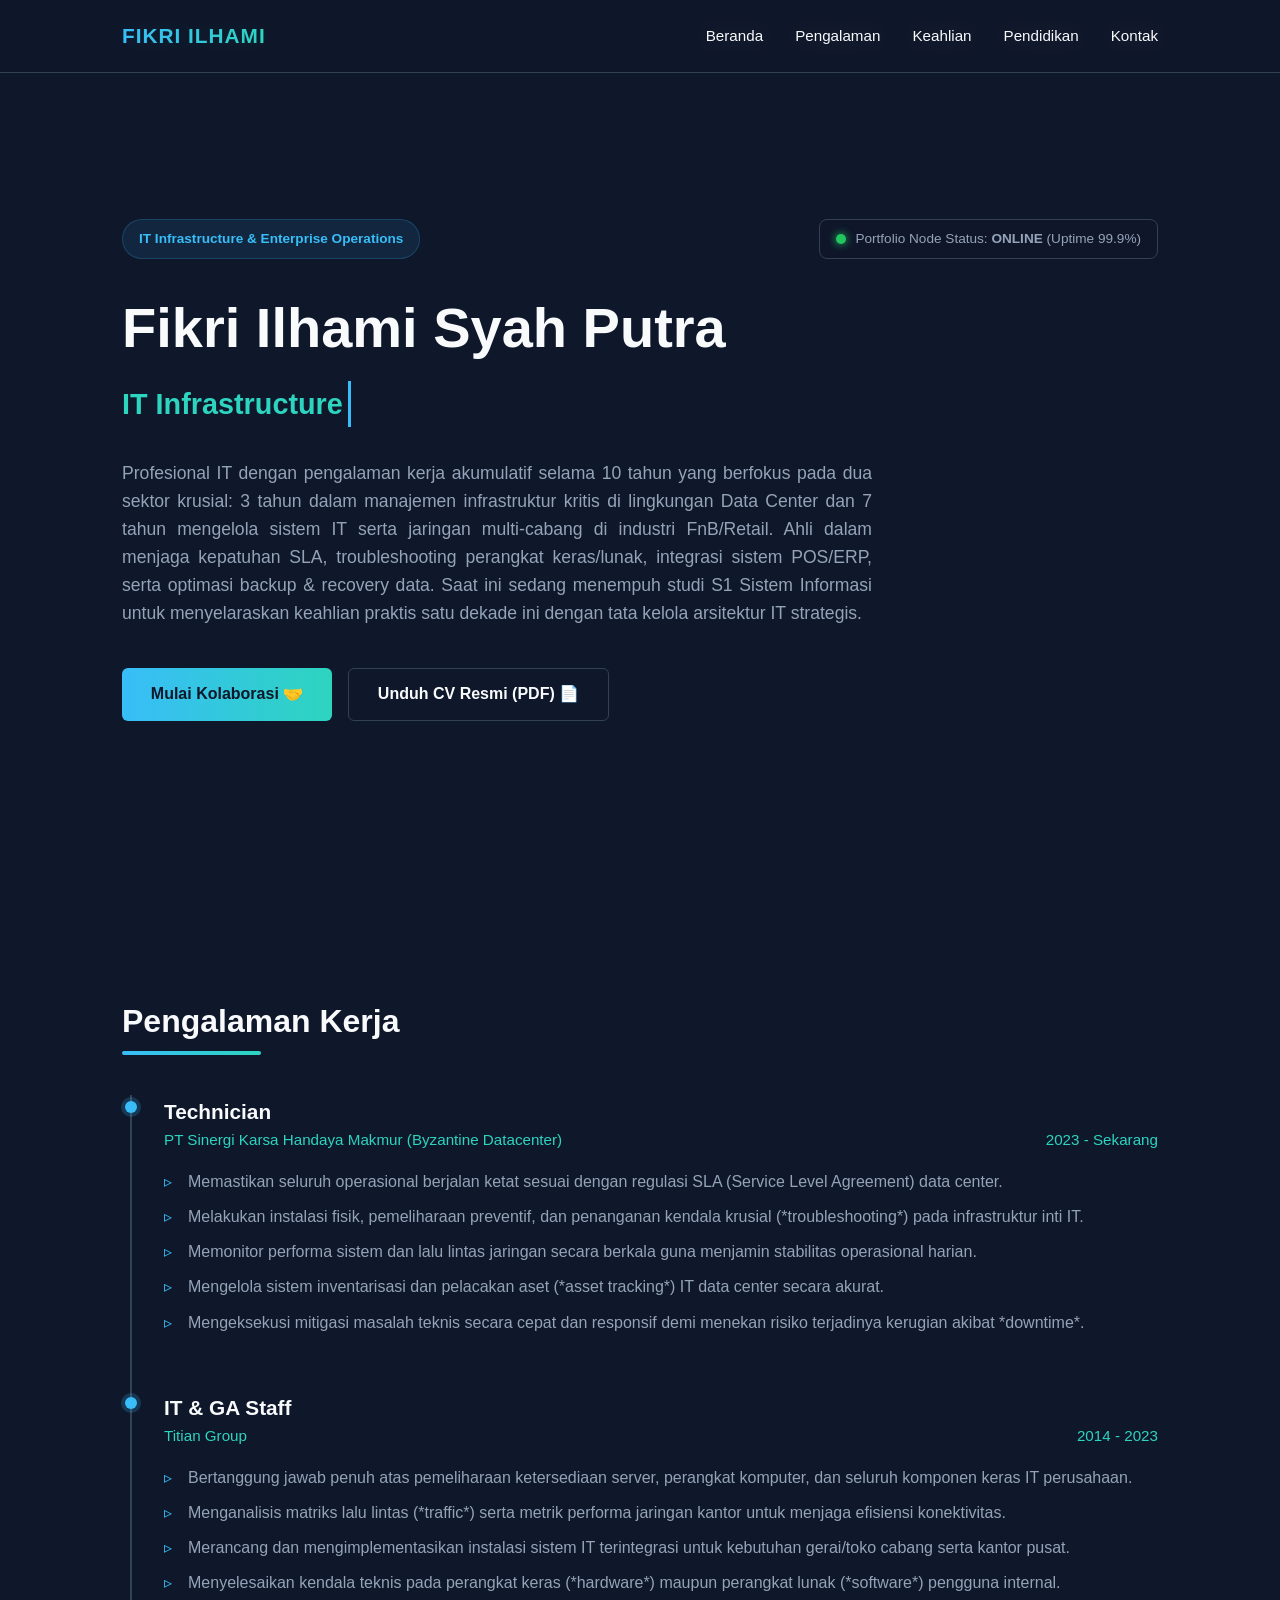
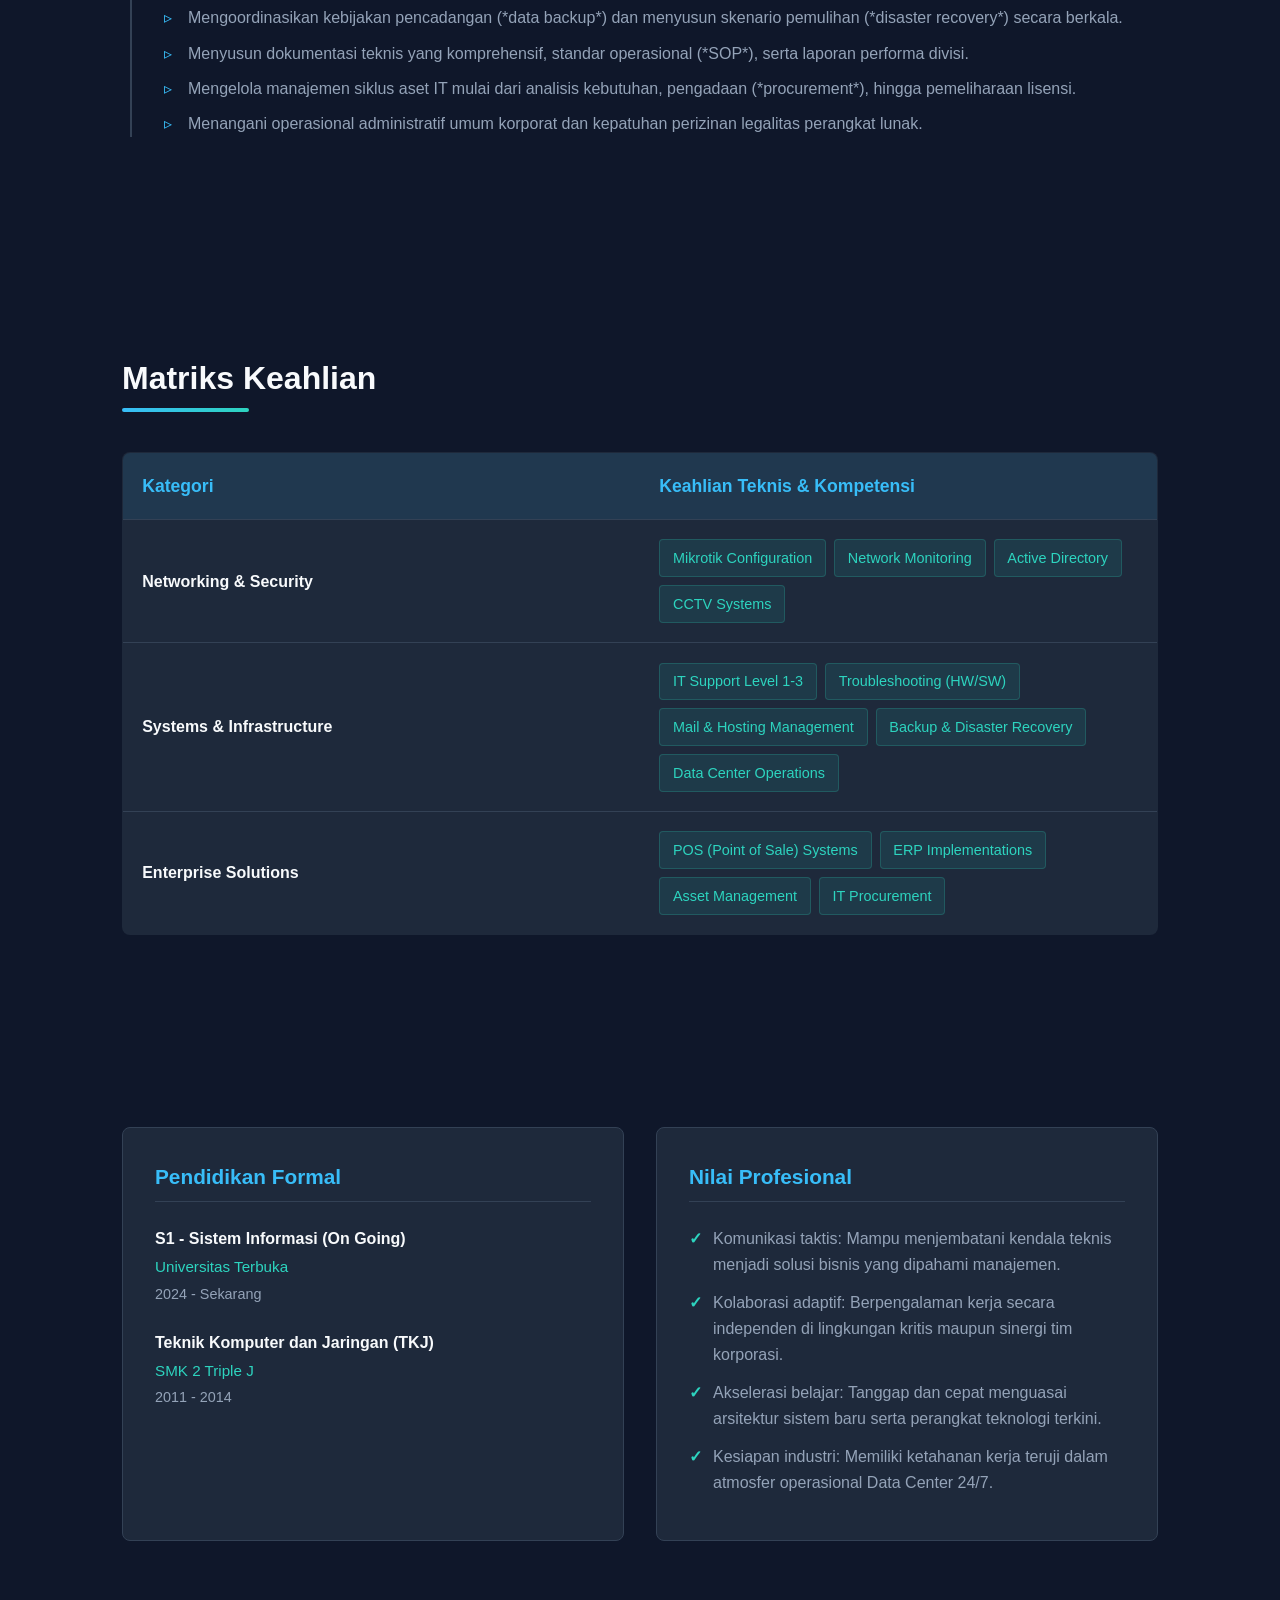
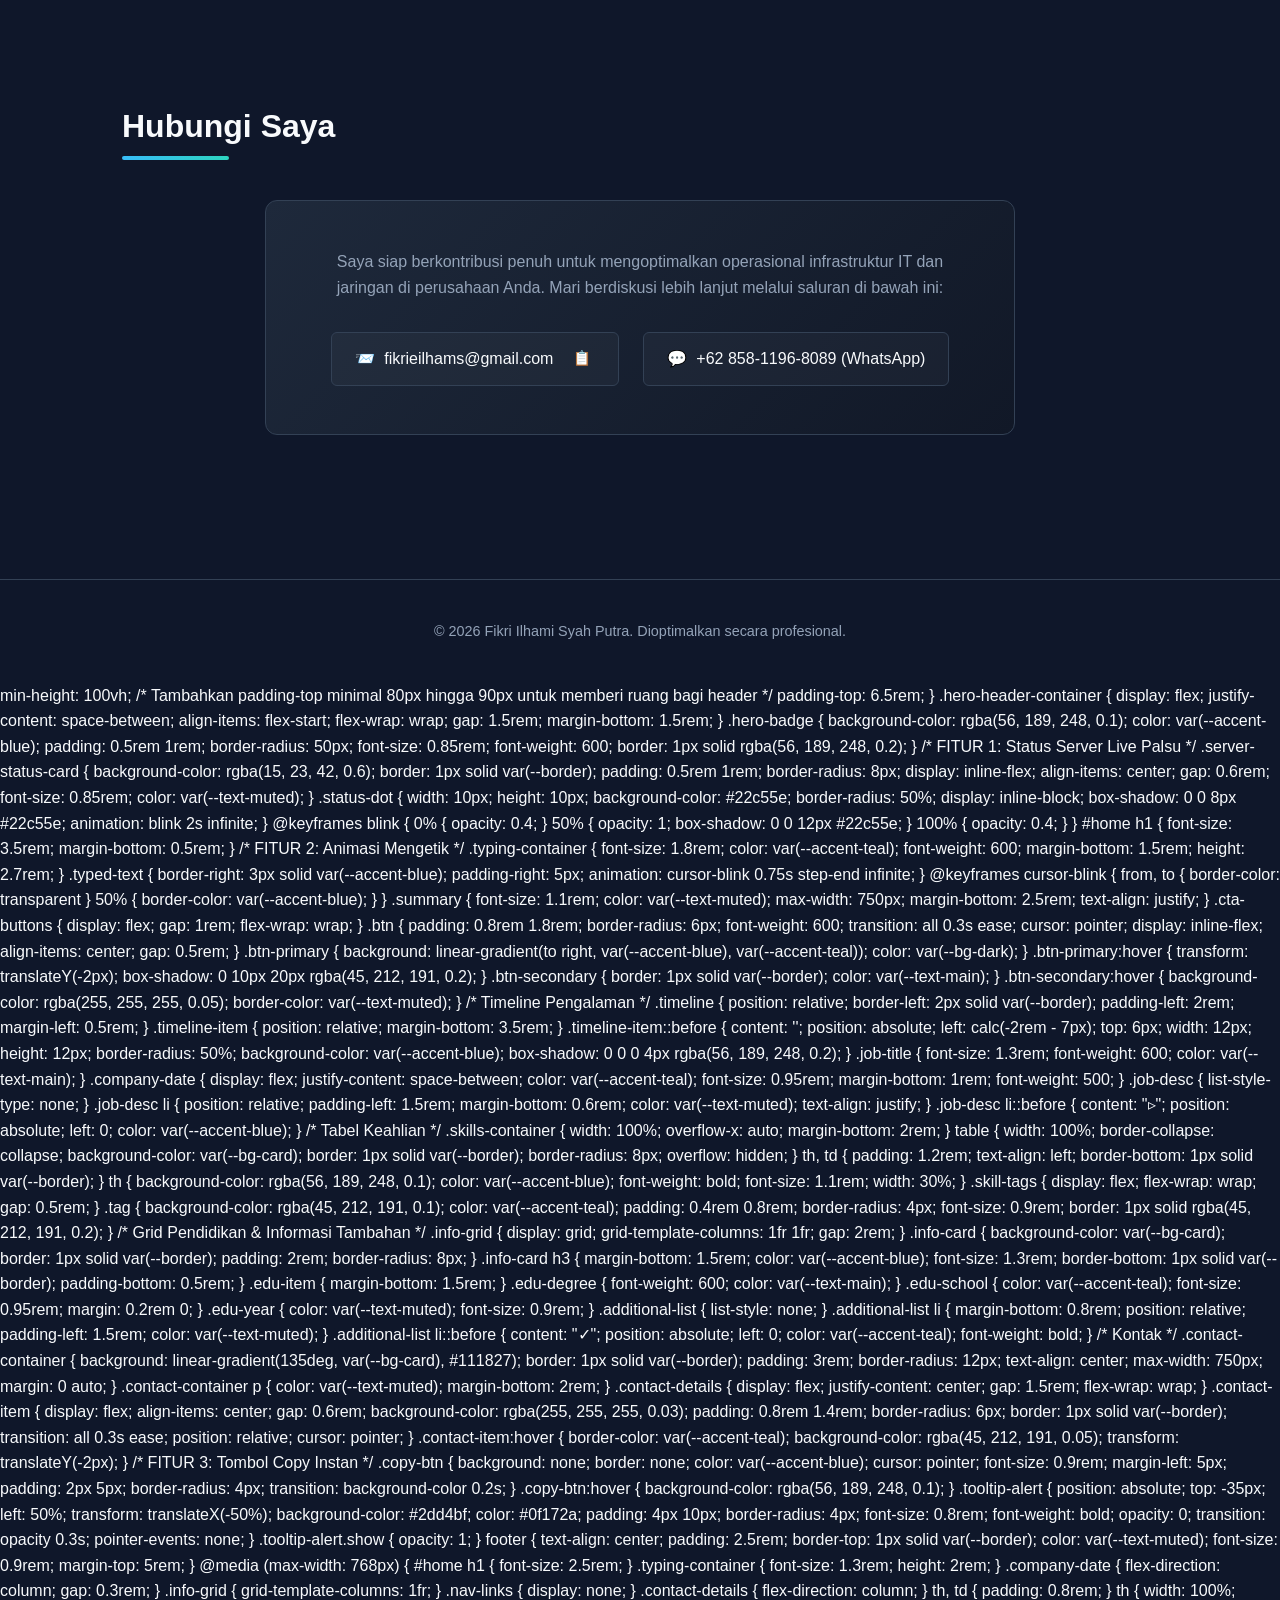
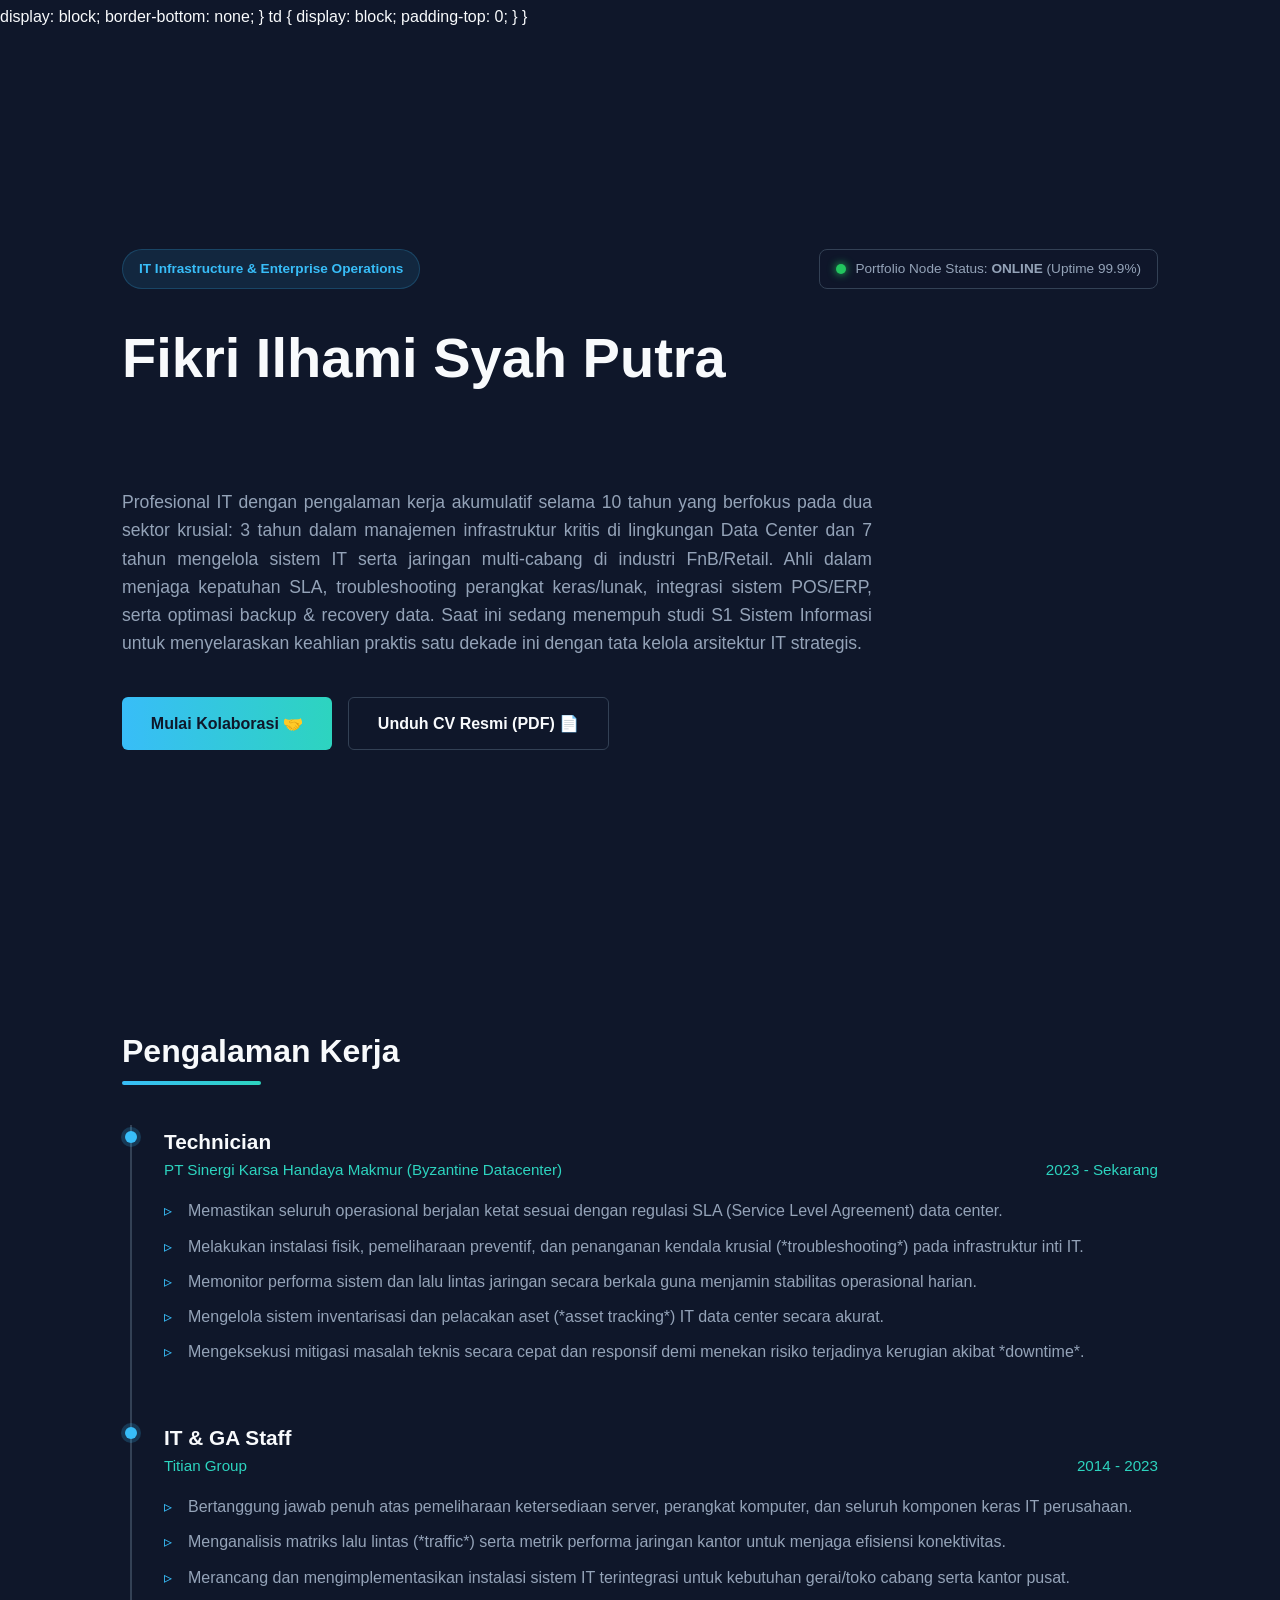
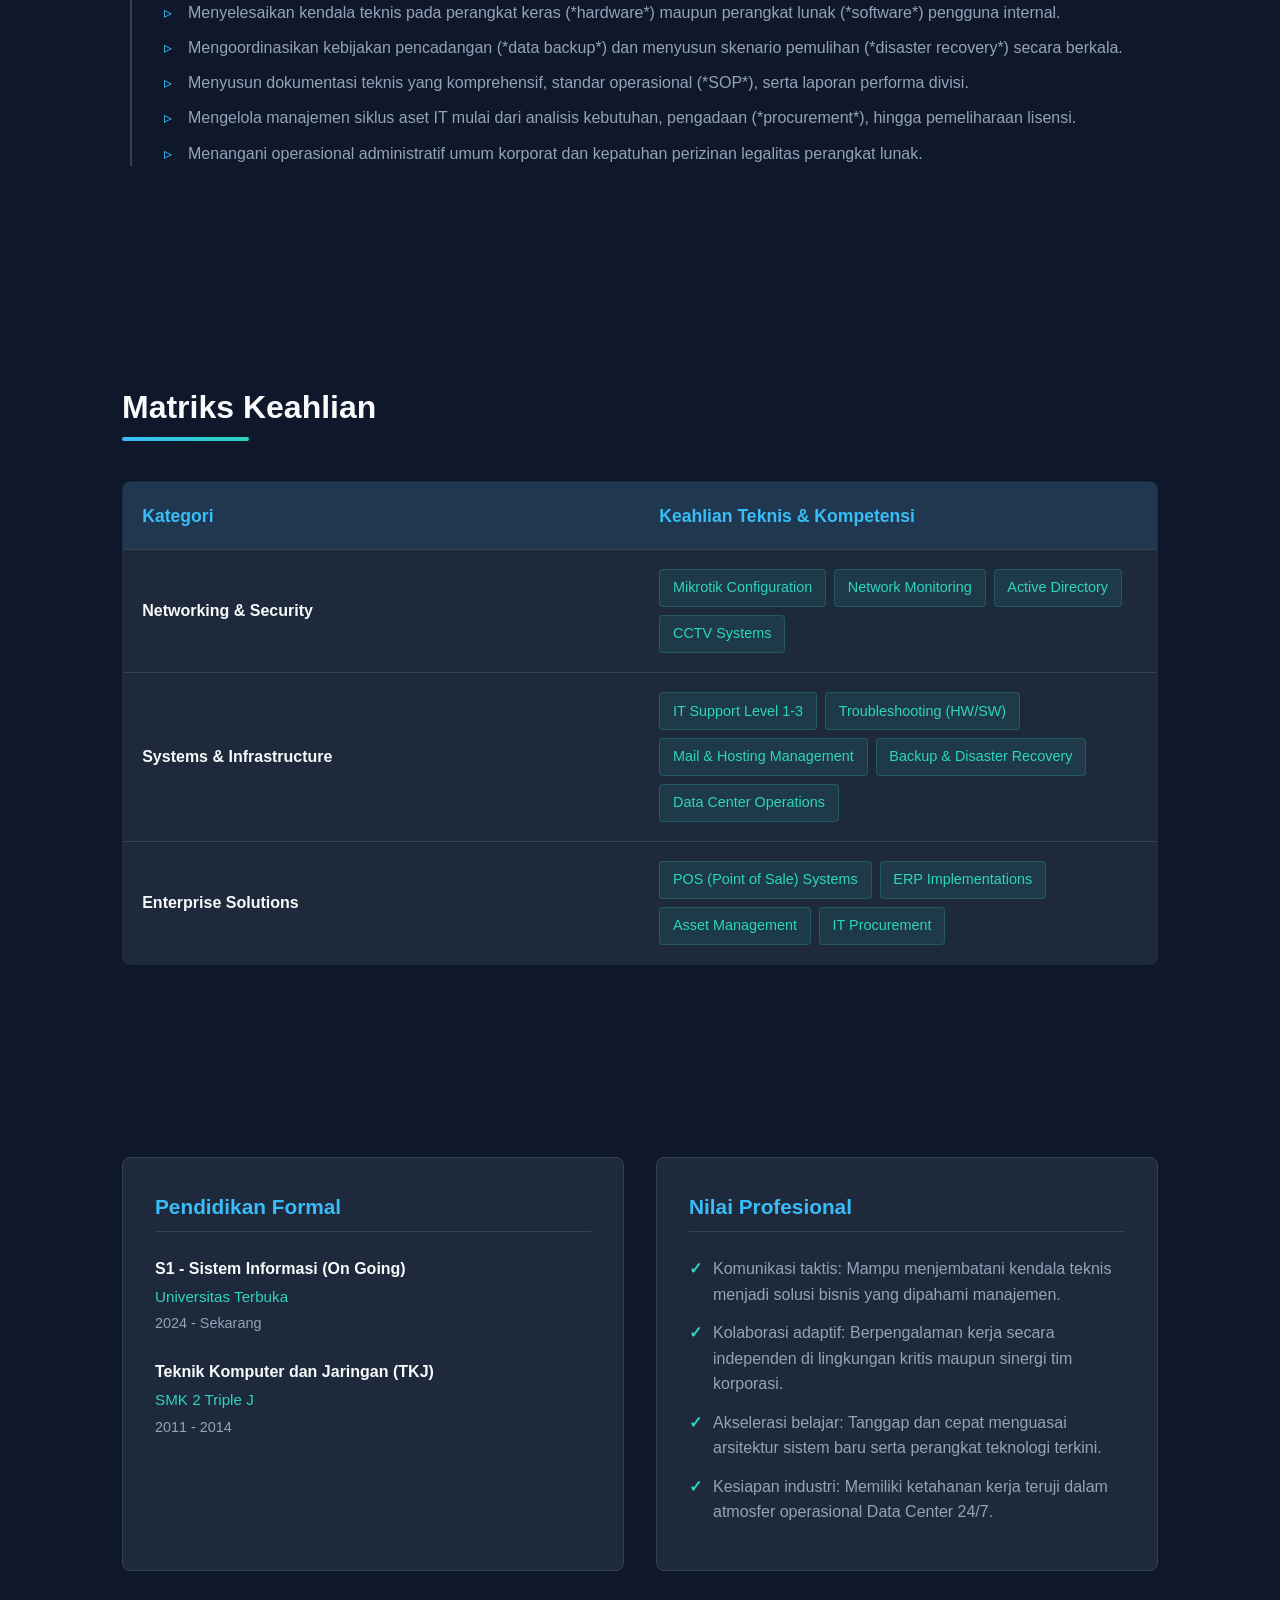
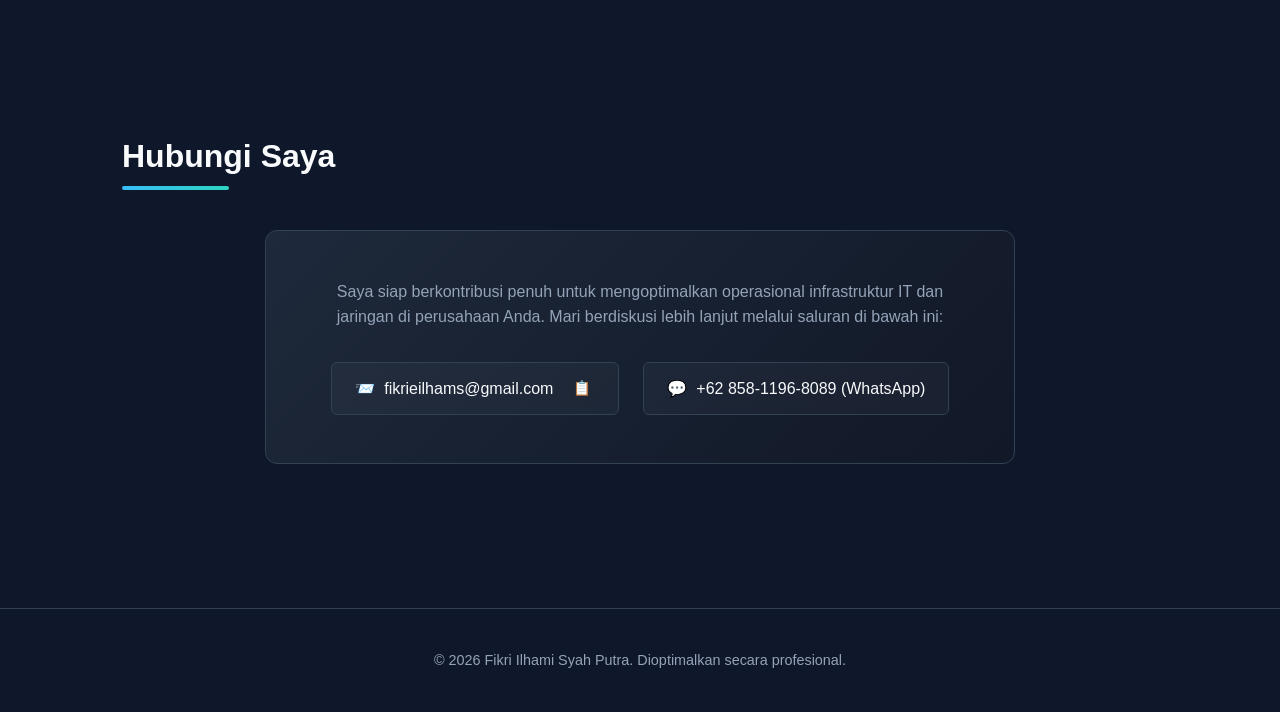
==== commit 701e1230: "Update index.html" ====
--- a/index.html
+++ b/index.html
@@ -103,14 +103,12 @@
             border-radius: 2px;
         }
 
-        /* Hero / Home */
         #home {
             display: flex;
             flex-direction: column;
             justify-content: center;
             min-height: 100vh;
-            /* Tambahkan padding-top minimal 80px hingga 90px untuk memberi ruang bagi header */
-            padding-top: 6.5rem; 
+            padding-top: 6.5rem;
         }
 
         .hero-header-container {
@@ -132,7 +130,6 @@
             border: 1px solid rgba(56, 189, 248, 0.2);
         }
 
-        /* FITUR 1: Status Server Live Palsu */
         .server-status-card {
             background-color: rgba(15, 23, 42, 0.6);
             border: 1px solid var(--border);
@@ -166,19 +163,20 @@
             margin-bottom: 0.5rem;
         }
 
-        /* FITUR 2: Animasi Mengetik */
         .typing-container {
             font-size: 1.8rem;
             color: var(--accent-teal);
             font-weight: 600;
-            margin-bottom: 1.5rem;
-            height: 2.7rem;
+            margin-bottom: 2rem;
+            height: auto;
+            min-height: 2.7rem;
         }
 
         .typed-text {
             border-right: 3px solid var(--accent-blue);
             padding-right: 5px;
             animation: cursor-blink 0.75s step-end infinite;
+            display: inline-block;
         }
 
         @keyframes cursor-blink {
@@ -231,7 +229,6 @@
             border-color: var(--text-muted);
         }
 
-        /* Timeline Pengalaman */
         .timeline {
             position: relative;
             border-left: 2px solid var(--border);
@@ -290,7 +287,6 @@
             color: var(--accent-blue);
         }
 
-        /* Tabel Keahlian */
         .skills-container {
             width: 100%;
             overflow-x: auto;
@@ -335,7 +331,6 @@
             border: 1px solid rgba(45, 212, 191, 0.2);
         }
 
-        /* Grid Pendidikan & Informasi Tambahan */
         .info-grid {
             display: grid;
             grid-template-columns: 1fr 1fr;
@@ -396,7 +391,6 @@
             font-weight: bold;
         }
 
-        /* Kontak */
         .contact-container {
             background: linear-gradient(135deg, var(--bg-card), #111827);
             border: 1px solid var(--border);
@@ -438,7 +432,6 @@
             transform: translateY(-2px);
         }
 
-        /* FITUR 3: Tombol Copy Instan */
         .copy-btn {
             background: none;
             border: none;
@@ -484,16 +477,66 @@
             margin-top: 5rem;
         }
 
+        @media (max-width: 1024px) {
+            #home h1 { font-size: 2.8rem; }
+            .typing-container { font-size: 1.4rem; min-height: 2.2rem; }
+        }
+
         @media (max-width: 768px) {
-            #home h1 { font-size: 2.5rem; }
-            .typing-container { font-size: 1.3rem; height: 2rem; }
-            .company-date { flex-direction: column; gap: 0.3rem; }
-            .info-grid { grid-template-columns: 1fr; }
-            .nav-links { display: none; }
-            .contact-details { flex-direction: column; }
-            th, td { padding: 0.8rem; }
-            th { width: 100%; display: block; border-bottom: none; }
-            td { display: block; padding-top: 0; }
+            #home {
+                padding-top: 5.5rem;
+                min-height: auto;
+            }
+
+            #home h1 { 
+                font-size: 2rem;
+                line-height: 1.2;
+                margin-bottom: 0.5rem;
+            }
+
+            .typing-container { 
+                font-size: 1rem;
+                min-height: 1.5rem;
+                margin-bottom: 1.5rem;
+                white-space: nowrap;
+                overflow: hidden;
+            }
+
+            .summary {
+                font-size: 0.95rem;
+                margin-bottom: 2rem;
+            }
+
+            .company-date { 
+                flex-direction: column; 
+                gap: 0.2rem; 
+            }
+
+            .info-grid { 
+                grid-template-columns: 1fr; 
+            }
+
+            .nav-links { 
+                display: none; 
+            }
+
+            .contact-details { 
+                flex-direction: column; 
+                gap: 1rem;
+            }
+
+            th, td { 
+                padding: 0.8rem; 
+            }
+            th { 
+                width: 100%; 
+                display: block; 
+                border-bottom: none; 
+            }
+            td { 
+                display: block; 
+                padding-top: 0; 
+            }
         }
     </style>
 </head>
@@ -515,7 +558,6 @@
     <section id="home">
         <div class="hero-header-container">
             <div class="hero-badge">IT Infrastructure & Enterprise Operations</div>
-            <!-- Implementasi Visual Status Live Data Center -->
             <div class="server-status-card">
                 <span class="status-dot"></span>
                 <span>Portfolio Node Status: <strong>ONLINE</strong> (Uptime 99.9%)</span>
@@ -523,7 +565,6 @@
         </div>
         <h1>Fikri Ilhami Syah Putra</h1>
         
-        <!-- Implementasi Animasi Mengetik Peran Profesional -->
         <div class="typing-container">
             <span class="typed-text" id="roles-text"></span>
         </div>
@@ -662,6 +703,631 @@
         <div class="contact-container">
             <p>Saya siap berkontribusi penuh untuk mengoptimalkan operasional infrastruktur IT dan jaringan di perusahaan Anda. Mari berdiskusi lebih lanjut melalui saluran di bawah ini:</p>
             <div class="contact-details">
+                <div class="contact-item" id="email-card" onclick="copyEmailToClipboard()">
+                    <div class="tooltip-alert" id="copy-tooltip">Tersalin! 📋</div>
+                    <span>📨</span> <span id="email-text">fikrieilhams@gmail.com</span>
+                    <button class="copy-btn" title="Salin Email">📋</button>
+                </div>
+                <a href="https://wa.me/6285811968089" target="_blank" class="contact-item">
+                    <span>💬</span> +62 858-1196-8089 (WhatsApp)
+                </a>
+            </div>
+        </div>
+    </section>
+
+    <footer>
+        <p>&copy; 2026 Fikri Ilhami Syah Putra. Dioptimalkan secara profesional.</p>
+    </footer>
+
+    <script>
+        const roles = [
+            "IT Infrastructure & Network Specialist",
+            "Data Center Technician Specialist",
+            "Enterprise Systems Administrator"
+        ];
+        let currentRoleIndex = 0;
+        let currentCharIndex = 0;
+        let isDeleting = false;
+        const targetElement = document.getElementById("roles-text");
+        const typingSpeed = 100;
+        const erasingSpeed = 50;
+        const delayBetweenRoles = 2000;
+
+        function typeEffect() {
+            const currentRole = roles[currentRoleIndex];
+            
+            if (isDeleting) {
+                targetElement.textContent = currentRole.substring(0, currentCharIndex - 1);
+                currentCharIndex--;
+            } else {
+                targetElement.textContent = currentRole.substring(0, currentCharIndex + 1);
+                currentCharIndex++;
+            }
+
+            if (!isDeleting && currentCharIndex === currentRole.length) {
+                isDeleting = true;
+                setTimeout(typeEffect, delayBetweenRoles);
+            } else if (isDeleting && currentCharIndex === 0) {
+                isDeleting = false;
+                currentRoleIndex = (currentRoleIndex + 1) % roles.length;
+                setTimeout(typeEffect, 500);
+            } else {
+                setTimeout(typeEffect, isDeleting ? erasingSpeed : typingSpeed);
+            }
+        }
+
+        function copyEmailToClipboard() {
+            const emailAddress = document.getElementById("email-text").textContent;
+            navigator.clipboard.writeText(emailAddress).then(() => {
+                const tooltip = document.getElementById("copy-tooltip");
+                tooltip.classList.add("show");
+                setTimeout(() => {
+                    tooltip.classList.remove("show");
+                }, 1500);
+            }).catch(err => {
+                console.error("Gagal menyalin teks: ", err);
+            });
+        }
+
+        document.addEventListener("DOMContentLoaded", () => {
+            setTimeout(typeEffect, 500);
+        });
+    </script>
+</body>
+</html>            min-height: 100vh;
+            /* Tambahkan padding-top minimal 80px hingga 90px untuk memberi ruang bagi header */
+            padding-top: 6.5rem; 
+        }
+
+        .hero-header-container {
+            display: flex;
+            justify-content: space-between;
+            align-items: flex-start;
+            flex-wrap: wrap;
+            gap: 1.5rem;
+            margin-bottom: 1.5rem;
+        }
+
+        .hero-badge {
+            background-color: rgba(56, 189, 248, 0.1);
+            color: var(--accent-blue);
+            padding: 0.5rem 1rem;
+            border-radius: 50px;
+            font-size: 0.85rem;
+            font-weight: 600;
+            border: 1px solid rgba(56, 189, 248, 0.2);
+        }
+
+        /* FITUR 1: Status Server Live Palsu */
+        .server-status-card {
+            background-color: rgba(15, 23, 42, 0.6);
+            border: 1px solid var(--border);
+            padding: 0.5rem 1rem;
+            border-radius: 8px;
+            display: inline-flex;
+            align-items: center;
+            gap: 0.6rem;
+            font-size: 0.85rem;
+            color: var(--text-muted);
+        }
+
+        .status-dot {
+            width: 10px;
+            height: 10px;
+            background-color: #22c55e;
+            border-radius: 50%;
+            display: inline-block;
+            box-shadow: 0 0 8px #22c55e;
+            animation: blink 2s infinite;
+        }
+
+        @keyframes blink {
+            0% { opacity: 0.4; }
+            50% { opacity: 1; box-shadow: 0 0 12px #22c55e; }
+            100% { opacity: 0.4; }
+        }
+
+        #home h1 {
+            font-size: 3.5rem;
+            margin-bottom: 0.5rem;
+        }
+
+        /* FITUR 2: Animasi Mengetik */
+        .typing-container {
+            font-size: 1.8rem;
+            color: var(--accent-teal);
+            font-weight: 600;
+            margin-bottom: 1.5rem;
+            height: 2.7rem;
+        }
+
+        .typed-text {
+            border-right: 3px solid var(--accent-blue);
+            padding-right: 5px;
+            animation: cursor-blink 0.75s step-end infinite;
+        }
+
+        @keyframes cursor-blink {
+            from, to { border-color: transparent }
+            50% { border-color: var(--accent-blue); }
+        }
+
+        .summary {
+            font-size: 1.1rem;
+            color: var(--text-muted);
+            max-width: 750px;
+            margin-bottom: 2.5rem;
+            text-align: justify;
+        }
+
+        .cta-buttons {
+            display: flex;
+            gap: 1rem;
+            flex-wrap: wrap;
+        }
+
+        .btn {
+            padding: 0.8rem 1.8rem;
+            border-radius: 6px;
+            font-weight: 600;
+            transition: all 0.3s ease;
+            cursor: pointer;
+            display: inline-flex;
+            align-items: center;
+            gap: 0.5rem;
+        }
+
+        .btn-primary {
+            background: linear-gradient(to right, var(--accent-blue), var(--accent-teal));
+            color: var(--bg-dark);
+        }
+
+        .btn-primary:hover {
+            transform: translateY(-2px);
+            box-shadow: 0 10px 20px rgba(45, 212, 191, 0.2);
+        }
+
+        .btn-secondary {
+            border: 1px solid var(--border);
+            color: var(--text-main);
+        }
+
+        .btn-secondary:hover {
+            background-color: rgba(255, 255, 255, 0.05);
+            border-color: var(--text-muted);
+        }
+
+        /* Timeline Pengalaman */
+        .timeline {
+            position: relative;
+            border-left: 2px solid var(--border);
+            padding-left: 2rem;
+            margin-left: 0.5rem;
+        }
+
+        .timeline-item {
+            position: relative;
+            margin-bottom: 3.5rem;
+        }
+
+        .timeline-item::before {
+            content: '';
+            position: absolute;
+            left: calc(-2rem - 7px);
+            top: 6px;
+            width: 12px;
+            height: 12px;
+            border-radius: 50%;
+            background-color: var(--accent-blue);
+            box-shadow: 0 0 0 4px rgba(56, 189, 248, 0.2);
+        }
+
+        .job-title {
+            font-size: 1.3rem;
+            font-weight: 600;
+            color: var(--text-main);
+        }
+
+        .company-date {
+            display: flex;
+            justify-content: space-between;
+            color: var(--accent-teal);
+            font-size: 0.95rem;
+            margin-bottom: 1rem;
+            font-weight: 500;
+        }
+
+        .job-desc {
+            list-style-type: none;
+        }
+
+        .job-desc li {
+            position: relative;
+            padding-left: 1.5rem;
+            margin-bottom: 0.6rem;
+            color: var(--text-muted);
+            text-align: justify;
+        }
+
+        .job-desc li::before {
+            content: "▹";
+            position: absolute;
+            left: 0;
+            color: var(--accent-blue);
+        }
+
+        /* Tabel Keahlian */
+        .skills-container {
+            width: 100%;
+            overflow-x: auto;
+            margin-bottom: 2rem;
+        }
+
+        table {
+            width: 100%;
+            border-collapse: collapse;
+            background-color: var(--bg-card);
+            border: 1px solid var(--border);
+            border-radius: 8px;
+            overflow: hidden;
+        }
+
+        th, td {
+            padding: 1.2rem;
+            text-align: left;
+            border-bottom: 1px solid var(--border);
+        }
+
+        th {
+            background-color: rgba(56, 189, 248, 0.1);
+            color: var(--accent-blue);
+            font-weight: bold;
+            font-size: 1.1rem;
+            width: 30%;
+        }
+
+        .skill-tags {
+            display: flex;
+            flex-wrap: wrap;
+            gap: 0.5rem;
+        }
+
+        .tag {
+            background-color: rgba(45, 212, 191, 0.1);
+            color: var(--accent-teal);
+            padding: 0.4rem 0.8rem;
+            border-radius: 4px;
+            font-size: 0.9rem;
+            border: 1px solid rgba(45, 212, 191, 0.2);
+        }
+
+        /* Grid Pendidikan & Informasi Tambahan */
+        .info-grid {
+            display: grid;
+            grid-template-columns: 1fr 1fr;
+            gap: 2rem;
+        }
+
+        .info-card {
+            background-color: var(--bg-card);
+            border: 1px solid var(--border);
+            padding: 2rem;
+            border-radius: 8px;
+        }
+
+        .info-card h3 {
+            margin-bottom: 1.5rem;
+            color: var(--accent-blue);
+            font-size: 1.3rem;
+            border-bottom: 1px solid var(--border);
+            padding-bottom: 0.5rem;
+        }
+
+        .edu-item {
+            margin-bottom: 1.5rem;
+        }
+
+        .edu-degree {
+            font-weight: 600;
+            color: var(--text-main);
+        }
+
+        .edu-school {
+            color: var(--accent-teal);
+            font-size: 0.95rem;
+            margin: 0.2rem 0;
+        }
+
+        .edu-year {
+            color: var(--text-muted);
+            font-size: 0.9rem;
+        }
+
+        .additional-list {
+            list-style: none;
+        }
+
+        .additional-list li {
+            margin-bottom: 0.8rem;
+            position: relative;
+            padding-left: 1.5rem;
+            color: var(--text-muted);
+        }
+
+        .additional-list li::before {
+            content: "✓";
+            position: absolute;
+            left: 0;
+            color: var(--accent-teal);
+            font-weight: bold;
+        }
+
+        /* Kontak */
+        .contact-container {
+            background: linear-gradient(135deg, var(--bg-card), #111827);
+            border: 1px solid var(--border);
+            padding: 3rem;
+            border-radius: 12px;
+            text-align: center;
+            max-width: 750px;
+            margin: 0 auto;
+        }
+
+        .contact-container p {
+            color: var(--text-muted);
+            margin-bottom: 2rem;
+        }
+
+        .contact-details {
+            display: flex;
+            justify-content: center;
+            gap: 1.5rem;
+            flex-wrap: wrap;
+        }
+
+        .contact-item {
+            display: flex;
+            align-items: center;
+            gap: 0.6rem;
+            background-color: rgba(255, 255, 255, 0.03);
+            padding: 0.8rem 1.4rem;
+            border-radius: 6px;
+            border: 1px solid var(--border);
+            transition: all 0.3s ease;
+            position: relative;
+            cursor: pointer;
+        }
+
+        .contact-item:hover {
+            border-color: var(--accent-teal);
+            background-color: rgba(45, 212, 191, 0.05);
+            transform: translateY(-2px);
+        }
+
+        /* FITUR 3: Tombol Copy Instan */
+        .copy-btn {
+            background: none;
+            border: none;
+            color: var(--accent-blue);
+            cursor: pointer;
+            font-size: 0.9rem;
+            margin-left: 5px;
+            padding: 2px 5px;
+            border-radius: 4px;
+            transition: background-color 0.2s;
+        }
+
+        .copy-btn:hover {
+            background-color: rgba(56, 189, 248, 0.1);
+        }
+
+        .tooltip-alert {
+            position: absolute;
+            top: -35px;
+            left: 50%;
+            transform: translateX(-50%);
+            background-color: #2dd4bf;
+            color: #0f172a;
+            padding: 4px 10px;
+            border-radius: 4px;
+            font-size: 0.8rem;
+            font-weight: bold;
+            opacity: 0;
+            transition: opacity 0.3s;
+            pointer-events: none;
+        }
+
+        .tooltip-alert.show {
+            opacity: 1;
+        }
+
+        footer {
+            text-align: center;
+            padding: 2.5rem;
+            border-top: 1px solid var(--border);
+            color: var(--text-muted);
+            font-size: 0.9rem;
+            margin-top: 5rem;
+        }
+
+        @media (max-width: 768px) {
+            #home h1 { font-size: 2.5rem; }
+            .typing-container { font-size: 1.3rem; height: 2rem; }
+            .company-date { flex-direction: column; gap: 0.3rem; }
+            .info-grid { grid-template-columns: 1fr; }
+            .nav-links { display: none; }
+            .contact-details { flex-direction: column; }
+            th, td { padding: 0.8rem; }
+            th { width: 100%; display: block; border-bottom: none; }
+            td { display: block; padding-top: 0; }
+        }
+    </style>
+</head>
+<body>
+
+    <nav>
+        <div class="nav-container">
+            <div class="logo">FIKRI ILHAMI</div>
+            <ul class="nav-links">
+                <li><a href="#home">Beranda</a></li>
+                <li><a href="#experience">Pengalaman</a></li>
+                <li><a href="#skills">Keahlian</a></li>
+                <li><a href="#education">Pendidikan</a></li>
+                <li><a href="#contact">Kontak</a></li>
+            </ul>
+        </div>
+    </nav>
+
+    <section id="home">
+        <div class="hero-header-container">
+            <div class="hero-badge">IT Infrastructure & Enterprise Operations</div>
+            <!-- Implementasi Visual Status Live Data Center -->
+            <div class="server-status-card">
+                <span class="status-dot"></span>
+                <span>Portfolio Node Status: <strong>ONLINE</strong> (Uptime 99.9%)</span>
+            </div>
+        </div>
+        <h1>Fikri Ilhami Syah Putra</h1>
+        
+        <!-- Implementasi Animasi Mengetik Peran Profesional -->
+        <div class="typing-container">
+            <span class="typed-text" id="roles-text"></span>
+        </div>
+
+        <p class="summary">
+            Profesional IT dengan pengalaman kerja akumulatif selama 10 tahun yang berfokus pada dua sektor krusial: 3 tahun dalam manajemen infrastruktur kritis di lingkungan Data Center dan 7 tahun mengelola sistem IT serta jaringan multi-cabang di industri FnB/Retail. Ahli dalam menjaga kepatuhan SLA, troubleshooting perangkat keras/lunak, integrasi sistem POS/ERP, serta optimasi backup & recovery data. Saat ini sedang menempuh studi S1 Sistem Informasi untuk menyelaraskan keahlian praktis satu dekade ini dengan tata kelola arsitektur IT strategis.
+        </p>
+        <div class="cta-buttons">
+            <a href="#contact" class="btn btn-primary">Mulai Kolaborasi 🤝</a>
+            <a href="Fikri_Ilhami_Syah_Putra_CV.pdf" target="_blank" class="btn btn-secondary">Unduh CV Resmi (PDF) 📄</a>
+        </div>
+    </section>
+
+    <section id="experience">
+        <h2 class="section-title">Pengalaman Kerja</h2>
+        <div class="timeline">
+            
+            <div class="timeline-item">
+                <div class="job-title">Technician</div>
+                <div class="company-date">
+                    <span>PT Sinergi Karsa Handaya Makmur (Byzantine Datacenter)</span>
+                    <span>2023 - Sekarang</span>
+                </div>
+                <ul class="job-desc">
+                    <li>Memastikan seluruh operasional berjalan ketat sesuai dengan regulasi SLA (Service Level Agreement) data center.</li>
+                    <li>Melakukan instalasi fisik, pemeliharaan preventif, dan penanganan kendala krusial (*troubleshooting*) pada infrastruktur inti IT.</li>
+                    <li>Memonitor performa sistem dan lalu lintas jaringan secara berkala guna menjamin stabilitas operasional harian.</li>
+                    <li>Mengelola sistem inventarisasi dan pelacakan aset (*asset tracking*) IT data center secara akurat.</li>
+                    <li>Mengeksekusi mitigasi masalah teknis secara cepat dan responsif demi menekan risiko terjadinya kerugian akibat *downtime*.</li>
+                </ul>
+            </div>
+
+            <div class="timeline-item">
+                <div class="job-title">IT & GA Staff</div>
+                <div class="company-date">
+                    <span>Titian Group</span>
+                    <span>2014 - 2023</span>
+                </div>
+                <ul class="job-desc">
+                    <li>Bertanggung jawab penuh atas pemeliharaan ketersediaan server, perangkat komputer, dan seluruh komponen keras IT perusahaan.</li>
+                    <li>Menganalisis matriks lalu lintas (*traffic*) serta metrik performa jaringan kantor untuk menjaga efisiensi konektivitas.</li>
+                    <li>Merancang dan mengimplementasikan instalasi sistem IT terintegrasi untuk kebutuhan gerai/toko cabang serta kantor pusat.</li>
+                    <li>Menyelesaikan kendala teknis pada perangkat keras (*hardware*) maupun perangkat lunak (*software*) pengguna internal.</li>
+                    <li>Mengoordinasikan kebijakan pencadangan (*data backup*) dan menyusun skenario pemulihan (*disaster recovery*) secara berkala.</li>
+                    <li>Menyusun dokumentasi teknis yang komprehensif, standar operasional (*SOP*), serta laporan performa divisi.</li>
+                    <li>Mengelola manajemen siklus aset IT mulai dari analisis kebutuhan, pengadaan (*procurement*), hingga pemeliharaan lisensi.</li>
+                    <li>Menangani operasional administratif umum korporat dan kepatuhan perizinan legalitas perangkat lunak.</li>
+                </ul>
+            </div>
+
+        </div>
+    </section>
+
+    <section id="skills">
+        <h2 class="section-title">Matriks Keahlian</h2>
+        <div class="skills-container">
+            <table>
+                <thead>
+                    <tr>
+                        <th>Kategori</th>
+                        <th>Keahlian Teknis & Kompetensi</th>
+                    </tr>
+                </thead>
+                <tbody>
+                    <tr>
+                        <td><strong>Networking & Security</strong></td>
+                        <td>
+                            <div class="skill-tags">
+                                <span class="tag">Mikrotik Configuration</span>
+                                <span class="tag">Network Monitoring</span>
+                                <span class="tag">Active Directory</span>
+                                <span class="tag">CCTV Systems</span>
+                            </div>
+                        </td>
+                    </tr>
+                    <tr>
+                        <td><strong>Systems & Infrastructure</strong></td>
+                        <td>
+                            <div class="skill-tags">
+                                <span class="tag">IT Support Level 1-3</span>
+                                <span class="tag">Troubleshooting (HW/SW)</span>
+                                <span class="tag">Mail & Hosting Management</span>
+                                <span class="tag">Backup & Disaster Recovery</span>
+                                <span class="tag">Data Center Operations</span>
+                            </div>
+                        </td>
+                    </tr>
+                    <tr>
+                        <td><strong>Enterprise Solutions</strong></td>
+                        <td>
+                            <div class="skill-tags">
+                                <span class="tag">POS (Point of Sale) Systems</span>
+                                <span class="tag">ERP Implementations</span>
+                                <span class="tag">Asset Management</span>
+                                <span class="tag">IT Procurement</span>
+                            </div>
+                        </td>
+                    </tr>
+                </tbody>
+            </table>
+        </div>
+    </section>
+
+    <section id="education">
+        <div class="info-grid">
+            
+            <div class="info-card">
+                <h3>Pendidikan Formal</h3>
+                <div class="edu-item">
+                    <div class="edu-degree">S1 - Sistem Informasi (On Going)</div>
+                    <div class="edu-school">Universitas Terbuka</div>
+                    <div class="edu-year">2024 - Sekarang</div>
+                </div>
+                <div class="edu-item">
+                    <div class="edu-degree">Teknik Komputer dan Jaringan (TKJ)</div>
+                    <div class="edu-school">SMK 2 Triple J</div>
+                    <div class="edu-year">2011 - 2014</div>
+                </div>
+            </div>
+
+            <div class="info-card">
+                <h3>Nilai Profesional</h3>
+                <ul class="additional-list">
+                    <li>Komunikasi taktis: Mampu menjembatani kendala teknis menjadi solusi bisnis yang dipahami manajemen.</li>
+                    <li>Kolaborasi adaptif: Berpengalaman kerja secara independen di lingkungan kritis maupun sinergi tim korporasi.</li>
+                    <li>Akselerasi belajar: Tanggap dan cepat menguasai arsitektur sistem baru serta perangkat teknologi terkini.</li>
+                    <li>Kesiapan industri: Memiliki ketahanan kerja teruji dalam atmosfer operasional Data Center 24/7.</li>
+                </ul>
+            </div>
+
+        </div>
+    </section>
+
+    <section id="contact">
+        <h2 class="section-title">Hubungi Saya</h2>
+        <div class="contact-container">
+            <p>Saya siap berkontribusi penuh untuk mengoptimalkan operasional infrastruktur IT dan jaringan di perusahaan Anda. Mari berdiskusi lebih lanjut melalui saluran di bawah ini:</p>
+            <div class="contact-details">
                 <!-- Implementasi Satu Klik untuk Menyalin Email -->
                 <div class="contact-item" id="email-card" onclick="copyEmailToClipboard()">
                     <div class="tooltip-alert" id="copy-tooltip">Tersalin! 📋</div>
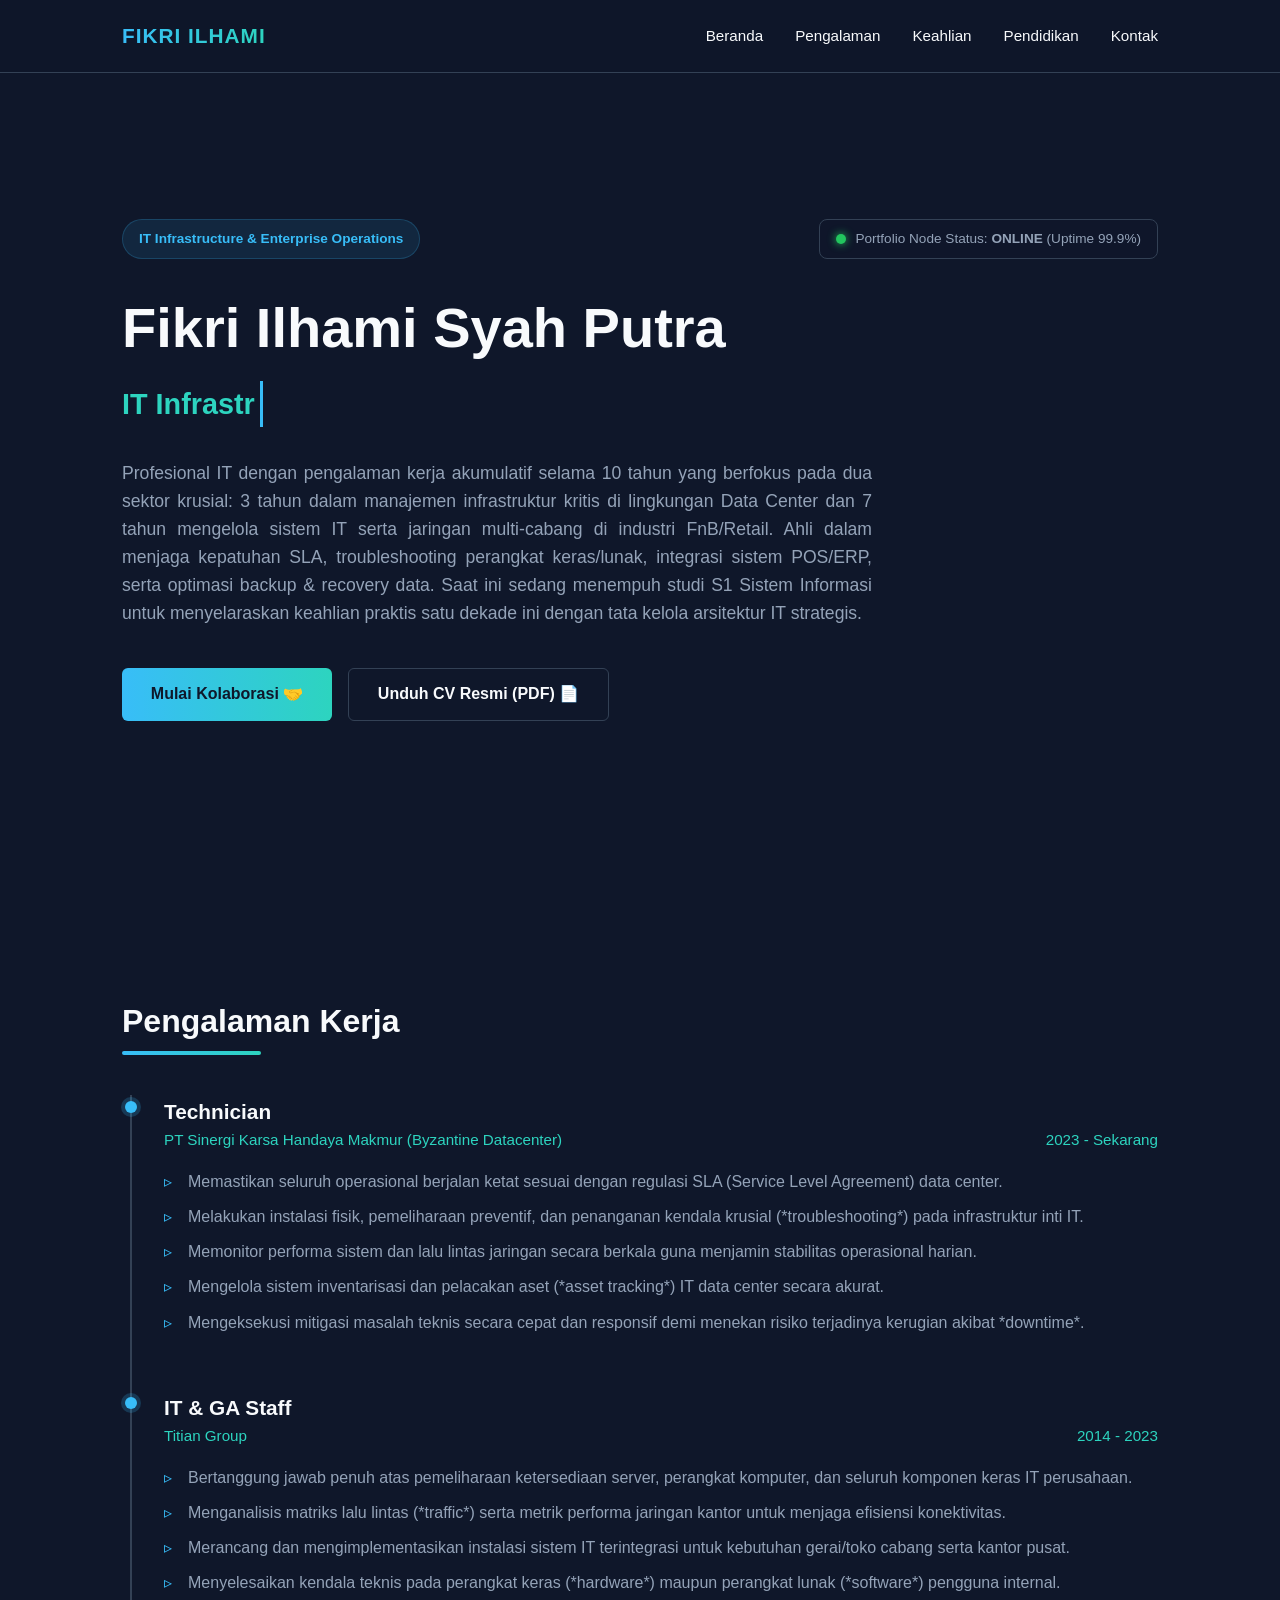
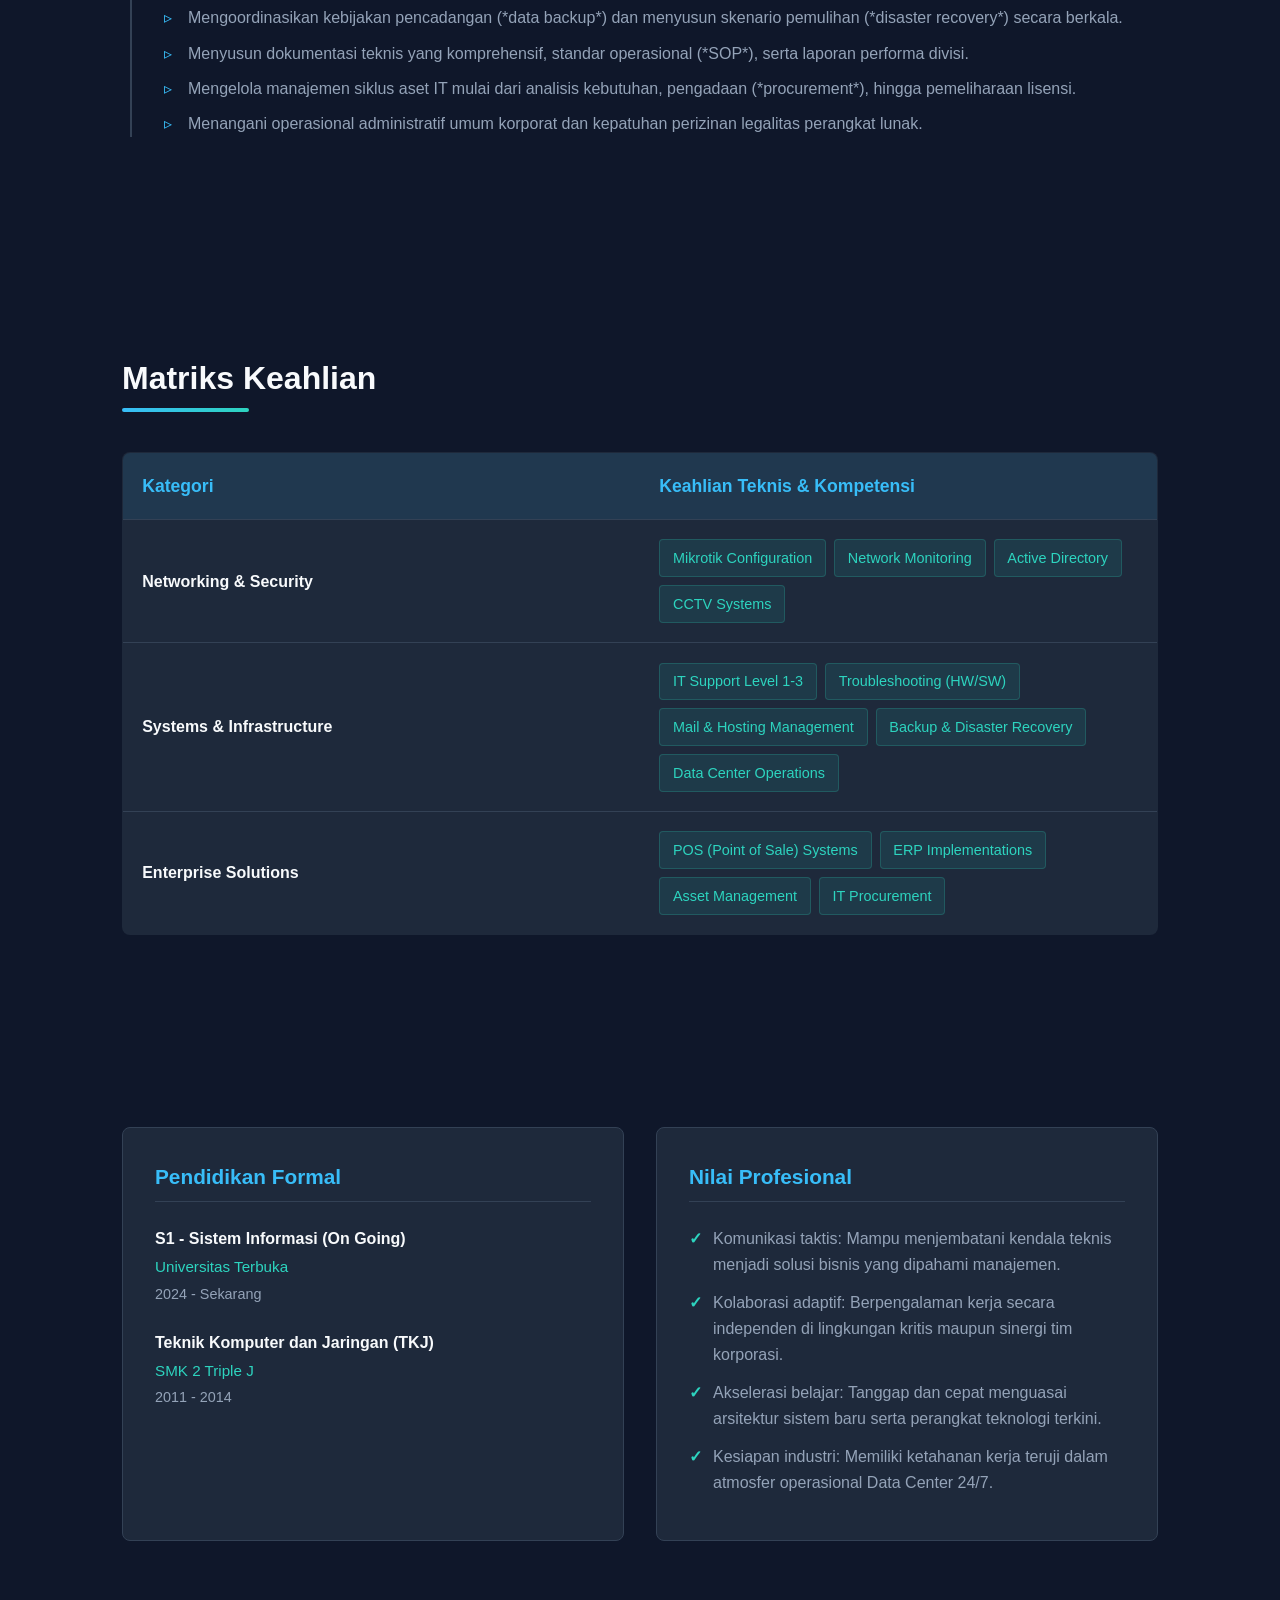
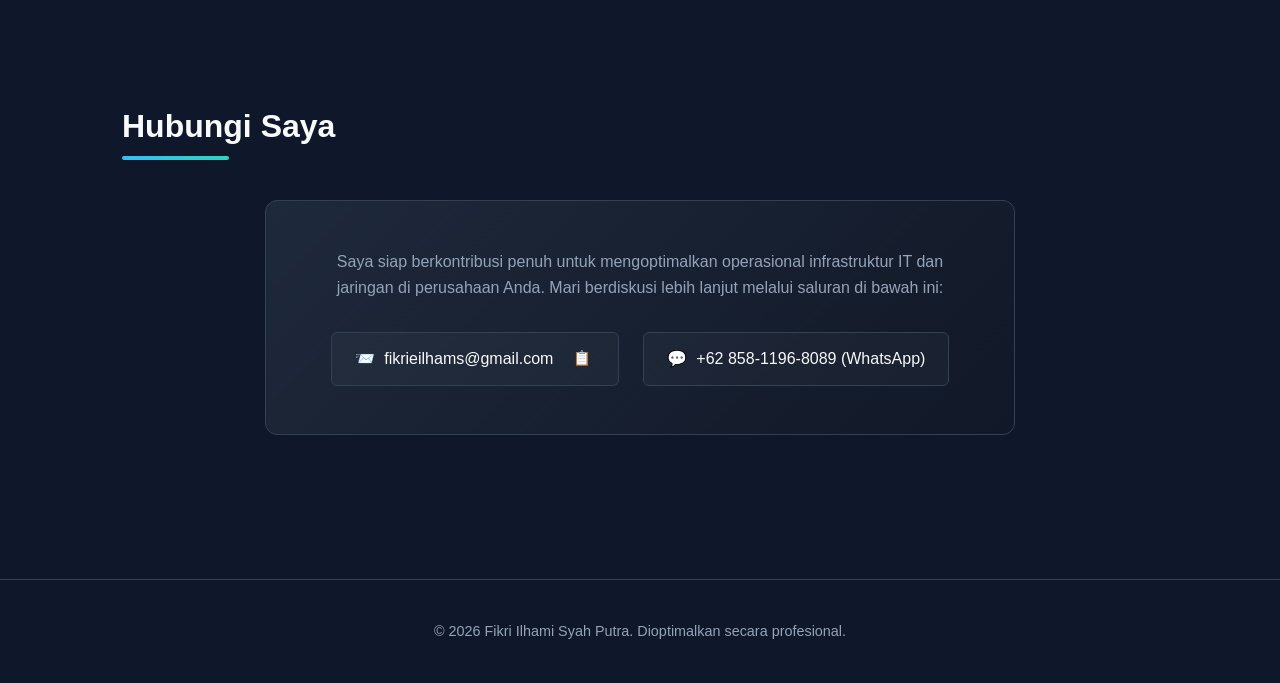
==== commit 39978201: "Clean up index.html by removing unnecessary code Remove unused CSS styles and HTML elements from ind" ====
--- a/index.html
+++ b/index.html
@@ -774,634 +774,4 @@
         });
     </script>
 </body>
-</html>            min-height: 100vh;
-            /* Tambahkan padding-top minimal 80px hingga 90px untuk memberi ruang bagi header */
-            padding-top: 6.5rem; 
-        }
-
-        .hero-header-container {
-            display: flex;
-            justify-content: space-between;
-            align-items: flex-start;
-            flex-wrap: wrap;
-            gap: 1.5rem;
-            margin-bottom: 1.5rem;
-        }
-
-        .hero-badge {
-            background-color: rgba(56, 189, 248, 0.1);
-            color: var(--accent-blue);
-            padding: 0.5rem 1rem;
-            border-radius: 50px;
-            font-size: 0.85rem;
-            font-weight: 600;
-            border: 1px solid rgba(56, 189, 248, 0.2);
-        }
-
-        /* FITUR 1: Status Server Live Palsu */
-        .server-status-card {
-            background-color: rgba(15, 23, 42, 0.6);
-            border: 1px solid var(--border);
-            padding: 0.5rem 1rem;
-            border-radius: 8px;
-            display: inline-flex;
-            align-items: center;
-            gap: 0.6rem;
-            font-size: 0.85rem;
-            color: var(--text-muted);
-        }
-
-        .status-dot {
-            width: 10px;
-            height: 10px;
-            background-color: #22c55e;
-            border-radius: 50%;
-            display: inline-block;
-            box-shadow: 0 0 8px #22c55e;
-            animation: blink 2s infinite;
-        }
-
-        @keyframes blink {
-            0% { opacity: 0.4; }
-            50% { opacity: 1; box-shadow: 0 0 12px #22c55e; }
-            100% { opacity: 0.4; }
-        }
-
-        #home h1 {
-            font-size: 3.5rem;
-            margin-bottom: 0.5rem;
-        }
-
-        /* FITUR 2: Animasi Mengetik */
-        .typing-container {
-            font-size: 1.8rem;
-            color: var(--accent-teal);
-            font-weight: 600;
-            margin-bottom: 1.5rem;
-            height: 2.7rem;
-        }
-
-        .typed-text {
-            border-right: 3px solid var(--accent-blue);
-            padding-right: 5px;
-            animation: cursor-blink 0.75s step-end infinite;
-        }
-
-        @keyframes cursor-blink {
-            from, to { border-color: transparent }
-            50% { border-color: var(--accent-blue); }
-        }
-
-        .summary {
-            font-size: 1.1rem;
-            color: var(--text-muted);
-            max-width: 750px;
-            margin-bottom: 2.5rem;
-            text-align: justify;
-        }
-
-        .cta-buttons {
-            display: flex;
-            gap: 1rem;
-            flex-wrap: wrap;
-        }
-
-        .btn {
-            padding: 0.8rem 1.8rem;
-            border-radius: 6px;
-            font-weight: 600;
-            transition: all 0.3s ease;
-            cursor: pointer;
-            display: inline-flex;
-            align-items: center;
-            gap: 0.5rem;
-        }
-
-        .btn-primary {
-            background: linear-gradient(to right, var(--accent-blue), var(--accent-teal));
-            color: var(--bg-dark);
-        }
-
-        .btn-primary:hover {
-            transform: translateY(-2px);
-            box-shadow: 0 10px 20px rgba(45, 212, 191, 0.2);
-        }
-
-        .btn-secondary {
-            border: 1px solid var(--border);
-            color: var(--text-main);
-        }
-
-        .btn-secondary:hover {
-            background-color: rgba(255, 255, 255, 0.05);
-            border-color: var(--text-muted);
-        }
-
-        /* Timeline Pengalaman */
-        .timeline {
-            position: relative;
-            border-left: 2px solid var(--border);
-            padding-left: 2rem;
-            margin-left: 0.5rem;
-        }
-
-        .timeline-item {
-            position: relative;
-            margin-bottom: 3.5rem;
-        }
-
-        .timeline-item::before {
-            content: '';
-            position: absolute;
-            left: calc(-2rem - 7px);
-            top: 6px;
-            width: 12px;
-            height: 12px;
-            border-radius: 50%;
-            background-color: var(--accent-blue);
-            box-shadow: 0 0 0 4px rgba(56, 189, 248, 0.2);
-        }
-
-        .job-title {
-            font-size: 1.3rem;
-            font-weight: 600;
-            color: var(--text-main);
-        }
-
-        .company-date {
-            display: flex;
-            justify-content: space-between;
-            color: var(--accent-teal);
-            font-size: 0.95rem;
-            margin-bottom: 1rem;
-            font-weight: 500;
-        }
-
-        .job-desc {
-            list-style-type: none;
-        }
-
-        .job-desc li {
-            position: relative;
-            padding-left: 1.5rem;
-            margin-bottom: 0.6rem;
-            color: var(--text-muted);
-            text-align: justify;
-        }
-
-        .job-desc li::before {
-            content: "▹";
-            position: absolute;
-            left: 0;
-            color: var(--accent-blue);
-        }
-
-        /* Tabel Keahlian */
-        .skills-container {
-            width: 100%;
-            overflow-x: auto;
-            margin-bottom: 2rem;
-        }
-
-        table {
-            width: 100%;
-            border-collapse: collapse;
-            background-color: var(--bg-card);
-            border: 1px solid var(--border);
-            border-radius: 8px;
-            overflow: hidden;
-        }
-
-        th, td {
-            padding: 1.2rem;
-            text-align: left;
-            border-bottom: 1px solid var(--border);
-        }
-
-        th {
-            background-color: rgba(56, 189, 248, 0.1);
-            color: var(--accent-blue);
-            font-weight: bold;
-            font-size: 1.1rem;
-            width: 30%;
-        }
-
-        .skill-tags {
-            display: flex;
-            flex-wrap: wrap;
-            gap: 0.5rem;
-        }
-
-        .tag {
-            background-color: rgba(45, 212, 191, 0.1);
-            color: var(--accent-teal);
-            padding: 0.4rem 0.8rem;
-            border-radius: 4px;
-            font-size: 0.9rem;
-            border: 1px solid rgba(45, 212, 191, 0.2);
-        }
-
-        /* Grid Pendidikan & Informasi Tambahan */
-        .info-grid {
-            display: grid;
-            grid-template-columns: 1fr 1fr;
-            gap: 2rem;
-        }
-
-        .info-card {
-            background-color: var(--bg-card);
-            border: 1px solid var(--border);
-            padding: 2rem;
-            border-radius: 8px;
-        }
-
-        .info-card h3 {
-            margin-bottom: 1.5rem;
-            color: var(--accent-blue);
-            font-size: 1.3rem;
-            border-bottom: 1px solid var(--border);
-            padding-bottom: 0.5rem;
-        }
-
-        .edu-item {
-            margin-bottom: 1.5rem;
-        }
-
-        .edu-degree {
-            font-weight: 600;
-            color: var(--text-main);
-        }
-
-        .edu-school {
-            color: var(--accent-teal);
-            font-size: 0.95rem;
-            margin: 0.2rem 0;
-        }
-
-        .edu-year {
-            color: var(--text-muted);
-            font-size: 0.9rem;
-        }
-
-        .additional-list {
-            list-style: none;
-        }
-
-        .additional-list li {
-            margin-bottom: 0.8rem;
-            position: relative;
-            padding-left: 1.5rem;
-            color: var(--text-muted);
-        }
-
-        .additional-list li::before {
-            content: "✓";
-            position: absolute;
-            left: 0;
-            color: var(--accent-teal);
-            font-weight: bold;
-        }
-
-        /* Kontak */
-        .contact-container {
-            background: linear-gradient(135deg, var(--bg-card), #111827);
-            border: 1px solid var(--border);
-            padding: 3rem;
-            border-radius: 12px;
-            text-align: center;
-            max-width: 750px;
-            margin: 0 auto;
-        }
-
-        .contact-container p {
-            color: var(--text-muted);
-            margin-bottom: 2rem;
-        }
-
-        .contact-details {
-            display: flex;
-            justify-content: center;
-            gap: 1.5rem;
-            flex-wrap: wrap;
-        }
-
-        .contact-item {
-            display: flex;
-            align-items: center;
-            gap: 0.6rem;
-            background-color: rgba(255, 255, 255, 0.03);
-            padding: 0.8rem 1.4rem;
-            border-radius: 6px;
-            border: 1px solid var(--border);
-            transition: all 0.3s ease;
-            position: relative;
-            cursor: pointer;
-        }
-
-        .contact-item:hover {
-            border-color: var(--accent-teal);
-            background-color: rgba(45, 212, 191, 0.05);
-            transform: translateY(-2px);
-        }
-
-        /* FITUR 3: Tombol Copy Instan */
-        .copy-btn {
-            background: none;
-            border: none;
-            color: var(--accent-blue);
-            cursor: pointer;
-            font-size: 0.9rem;
-            margin-left: 5px;
-            padding: 2px 5px;
-            border-radius: 4px;
-            transition: background-color 0.2s;
-        }
-
-        .copy-btn:hover {
-            background-color: rgba(56, 189, 248, 0.1);
-        }
-
-        .tooltip-alert {
-            position: absolute;
-            top: -35px;
-            left: 50%;
-            transform: translateX(-50%);
-            background-color: #2dd4bf;
-            color: #0f172a;
-            padding: 4px 10px;
-            border-radius: 4px;
-            font-size: 0.8rem;
-            font-weight: bold;
-            opacity: 0;
-            transition: opacity 0.3s;
-            pointer-events: none;
-        }
-
-        .tooltip-alert.show {
-            opacity: 1;
-        }
-
-        footer {
-            text-align: center;
-            padding: 2.5rem;
-            border-top: 1px solid var(--border);
-            color: var(--text-muted);
-            font-size: 0.9rem;
-            margin-top: 5rem;
-        }
-
-        @media (max-width: 768px) {
-            #home h1 { font-size: 2.5rem; }
-            .typing-container { font-size: 1.3rem; height: 2rem; }
-            .company-date { flex-direction: column; gap: 0.3rem; }
-            .info-grid { grid-template-columns: 1fr; }
-            .nav-links { display: none; }
-            .contact-details { flex-direction: column; }
-            th, td { padding: 0.8rem; }
-            th { width: 100%; display: block; border-bottom: none; }
-            td { display: block; padding-top: 0; }
-        }
-    </style>
-</head>
-<body>
-
-    <nav>
-        <div class="nav-container">
-            <div class="logo">FIKRI ILHAMI</div>
-            <ul class="nav-links">
-                <li><a href="#home">Beranda</a></li>
-                <li><a href="#experience">Pengalaman</a></li>
-                <li><a href="#skills">Keahlian</a></li>
-                <li><a href="#education">Pendidikan</a></li>
-                <li><a href="#contact">Kontak</a></li>
-            </ul>
-        </div>
-    </nav>
-
-    <section id="home">
-        <div class="hero-header-container">
-            <div class="hero-badge">IT Infrastructure & Enterprise Operations</div>
-            <!-- Implementasi Visual Status Live Data Center -->
-            <div class="server-status-card">
-                <span class="status-dot"></span>
-                <span>Portfolio Node Status: <strong>ONLINE</strong> (Uptime 99.9%)</span>
-            </div>
-        </div>
-        <h1>Fikri Ilhami Syah Putra</h1>
-        
-        <!-- Implementasi Animasi Mengetik Peran Profesional -->
-        <div class="typing-container">
-            <span class="typed-text" id="roles-text"></span>
-        </div>
-
-        <p class="summary">
-            Profesional IT dengan pengalaman kerja akumulatif selama 10 tahun yang berfokus pada dua sektor krusial: 3 tahun dalam manajemen infrastruktur kritis di lingkungan Data Center dan 7 tahun mengelola sistem IT serta jaringan multi-cabang di industri FnB/Retail. Ahli dalam menjaga kepatuhan SLA, troubleshooting perangkat keras/lunak, integrasi sistem POS/ERP, serta optimasi backup & recovery data. Saat ini sedang menempuh studi S1 Sistem Informasi untuk menyelaraskan keahlian praktis satu dekade ini dengan tata kelola arsitektur IT strategis.
-        </p>
-        <div class="cta-buttons">
-            <a href="#contact" class="btn btn-primary">Mulai Kolaborasi 🤝</a>
-            <a href="Fikri_Ilhami_Syah_Putra_CV.pdf" target="_blank" class="btn btn-secondary">Unduh CV Resmi (PDF) 📄</a>
-        </div>
-    </section>
-
-    <section id="experience">
-        <h2 class="section-title">Pengalaman Kerja</h2>
-        <div class="timeline">
-            
-            <div class="timeline-item">
-                <div class="job-title">Technician</div>
-                <div class="company-date">
-                    <span>PT Sinergi Karsa Handaya Makmur (Byzantine Datacenter)</span>
-                    <span>2023 - Sekarang</span>
-                </div>
-                <ul class="job-desc">
-                    <li>Memastikan seluruh operasional berjalan ketat sesuai dengan regulasi SLA (Service Level Agreement) data center.</li>
-                    <li>Melakukan instalasi fisik, pemeliharaan preventif, dan penanganan kendala krusial (*troubleshooting*) pada infrastruktur inti IT.</li>
-                    <li>Memonitor performa sistem dan lalu lintas jaringan secara berkala guna menjamin stabilitas operasional harian.</li>
-                    <li>Mengelola sistem inventarisasi dan pelacakan aset (*asset tracking*) IT data center secara akurat.</li>
-                    <li>Mengeksekusi mitigasi masalah teknis secara cepat dan responsif demi menekan risiko terjadinya kerugian akibat *downtime*.</li>
-                </ul>
-            </div>
-
-            <div class="timeline-item">
-                <div class="job-title">IT & GA Staff</div>
-                <div class="company-date">
-                    <span>Titian Group</span>
-                    <span>2014 - 2023</span>
-                </div>
-                <ul class="job-desc">
-                    <li>Bertanggung jawab penuh atas pemeliharaan ketersediaan server, perangkat komputer, dan seluruh komponen keras IT perusahaan.</li>
-                    <li>Menganalisis matriks lalu lintas (*traffic*) serta metrik performa jaringan kantor untuk menjaga efisiensi konektivitas.</li>
-                    <li>Merancang dan mengimplementasikan instalasi sistem IT terintegrasi untuk kebutuhan gerai/toko cabang serta kantor pusat.</li>
-                    <li>Menyelesaikan kendala teknis pada perangkat keras (*hardware*) maupun perangkat lunak (*software*) pengguna internal.</li>
-                    <li>Mengoordinasikan kebijakan pencadangan (*data backup*) dan menyusun skenario pemulihan (*disaster recovery*) secara berkala.</li>
-                    <li>Menyusun dokumentasi teknis yang komprehensif, standar operasional (*SOP*), serta laporan performa divisi.</li>
-                    <li>Mengelola manajemen siklus aset IT mulai dari analisis kebutuhan, pengadaan (*procurement*), hingga pemeliharaan lisensi.</li>
-                    <li>Menangani operasional administratif umum korporat dan kepatuhan perizinan legalitas perangkat lunak.</li>
-                </ul>
-            </div>
-
-        </div>
-    </section>
-
-    <section id="skills">
-        <h2 class="section-title">Matriks Keahlian</h2>
-        <div class="skills-container">
-            <table>
-                <thead>
-                    <tr>
-                        <th>Kategori</th>
-                        <th>Keahlian Teknis & Kompetensi</th>
-                    </tr>
-                </thead>
-                <tbody>
-                    <tr>
-                        <td><strong>Networking & Security</strong></td>
-                        <td>
-                            <div class="skill-tags">
-                                <span class="tag">Mikrotik Configuration</span>
-                                <span class="tag">Network Monitoring</span>
-                                <span class="tag">Active Directory</span>
-                                <span class="tag">CCTV Systems</span>
-                            </div>
-                        </td>
-                    </tr>
-                    <tr>
-                        <td><strong>Systems & Infrastructure</strong></td>
-                        <td>
-                            <div class="skill-tags">
-                                <span class="tag">IT Support Level 1-3</span>
-                                <span class="tag">Troubleshooting (HW/SW)</span>
-                                <span class="tag">Mail & Hosting Management</span>
-                                <span class="tag">Backup & Disaster Recovery</span>
-                                <span class="tag">Data Center Operations</span>
-                            </div>
-                        </td>
-                    </tr>
-                    <tr>
-                        <td><strong>Enterprise Solutions</strong></td>
-                        <td>
-                            <div class="skill-tags">
-                                <span class="tag">POS (Point of Sale) Systems</span>
-                                <span class="tag">ERP Implementations</span>
-                                <span class="tag">Asset Management</span>
-                                <span class="tag">IT Procurement</span>
-                            </div>
-                        </td>
-                    </tr>
-                </tbody>
-            </table>
-        </div>
-    </section>
-
-    <section id="education">
-        <div class="info-grid">
-            
-            <div class="info-card">
-                <h3>Pendidikan Formal</h3>
-                <div class="edu-item">
-                    <div class="edu-degree">S1 - Sistem Informasi (On Going)</div>
-                    <div class="edu-school">Universitas Terbuka</div>
-                    <div class="edu-year">2024 - Sekarang</div>
-                </div>
-                <div class="edu-item">
-                    <div class="edu-degree">Teknik Komputer dan Jaringan (TKJ)</div>
-                    <div class="edu-school">SMK 2 Triple J</div>
-                    <div class="edu-year">2011 - 2014</div>
-                </div>
-            </div>
-
-            <div class="info-card">
-                <h3>Nilai Profesional</h3>
-                <ul class="additional-list">
-                    <li>Komunikasi taktis: Mampu menjembatani kendala teknis menjadi solusi bisnis yang dipahami manajemen.</li>
-                    <li>Kolaborasi adaptif: Berpengalaman kerja secara independen di lingkungan kritis maupun sinergi tim korporasi.</li>
-                    <li>Akselerasi belajar: Tanggap dan cepat menguasai arsitektur sistem baru serta perangkat teknologi terkini.</li>
-                    <li>Kesiapan industri: Memiliki ketahanan kerja teruji dalam atmosfer operasional Data Center 24/7.</li>
-                </ul>
-            </div>
-
-        </div>
-    </section>
-
-    <section id="contact">
-        <h2 class="section-title">Hubungi Saya</h2>
-        <div class="contact-container">
-            <p>Saya siap berkontribusi penuh untuk mengoptimalkan operasional infrastruktur IT dan jaringan di perusahaan Anda. Mari berdiskusi lebih lanjut melalui saluran di bawah ini:</p>
-            <div class="contact-details">
-                <!-- Implementasi Satu Klik untuk Menyalin Email -->
-                <div class="contact-item" id="email-card" onclick="copyEmailToClipboard()">
-                    <div class="tooltip-alert" id="copy-tooltip">Tersalin! 📋</div>
-                    <span>📨</span> <span id="email-text">fikrieilhams@gmail.com</span>
-                    <button class="copy-btn" title="Salin Email">📋</button>
-                </div>
-                <a href="https://wa.me/6285811968089" target="_blank" class="contact-item">
-                    <span>💬</span> +62 858-1196-8089 (WhatsApp)
-                </a>
-            </div>
-        </div>
-    </section>
-
-    <footer>
-        <p>&copy; 2026 Fikri Ilhami Syah Putra. Dioptimalkan secara profesional.</p>
-    </footer>
-
-    <!-- LOGIK SKRIP JAVASCRIPT FITUR INTERAKTIF -->
-    <script>
-        // Logik Fitur 2: Efek Mengetik Otomatis (Typing Effect)
-        const roles = [
-            "IT Infrastructure & Network Specialist",
-            "Data Center Technician Specialist",
-            "Enterprise Systems Administrator"
-        ];
-        let currentRoleIndex = 0;
-        let currentCharIndex = 0;
-        let isDeleting = false;
-        const targetElement = document.getElementById("roles-text");
-        const typingSpeed = 100;
-        const erasingSpeed = 50;
-        const delayBetweenRoles = 2000;
-
-        function typeEffect() {
-            const currentRole = roles[currentRoleIndex];
-            
-            if (isDeleting) {
-                targetElement.textContent = currentRole.substring(0, currentCharIndex - 1);
-                currentCharIndex--;
-            } else {
-                targetElement.textContent = currentRole.substring(0, currentCharIndex + 1);
-                currentCharIndex++;
-            }
-
-            if (!isDeleting && currentCharIndex === currentRole.length) {
-                isDeleting = true;
-                setTimeout(typeEffect, delayBetweenRoles);
-            } else if (isDeleting && currentCharIndex === 0) {
-                isDeleting = false;
-                currentRoleIndex = (currentRoleIndex + 1) % roles.length;
-                setTimeout(typeEffect, 500);
-            } else {
-                setTimeout(typeEffect, isDeleting ? erasingSpeed : typingSpeed);
-            }
-        }
-
-        // Logik Fitur 3: Fungsi Salin Teks ke Clipboard
-        function copyEmailToClipboard() {
-            const emailAddress = document.getElementById("email-text").textContent;
-            navigator.clipboard.writeText(emailAddress).then(() => {
-                const tooltip = document.getElementById("copy-tooltip");
-                tooltip.classList.add("show");
-                setTimeout(() => {
-                    tooltip.classList.remove("show");
-                }, 1500);
-            }).catch(err => {
-                console.error("Gagal menyalin teks: ", err);
-            });
-        }
-
-        // Memulai efek animasi saat halaman web selesai dimuat
-        document.addEventListener("DOMContentLoaded", () => {
-            setTimeout(typeEffect, 500);
-        });
-    </script>
-</body>
 </html>
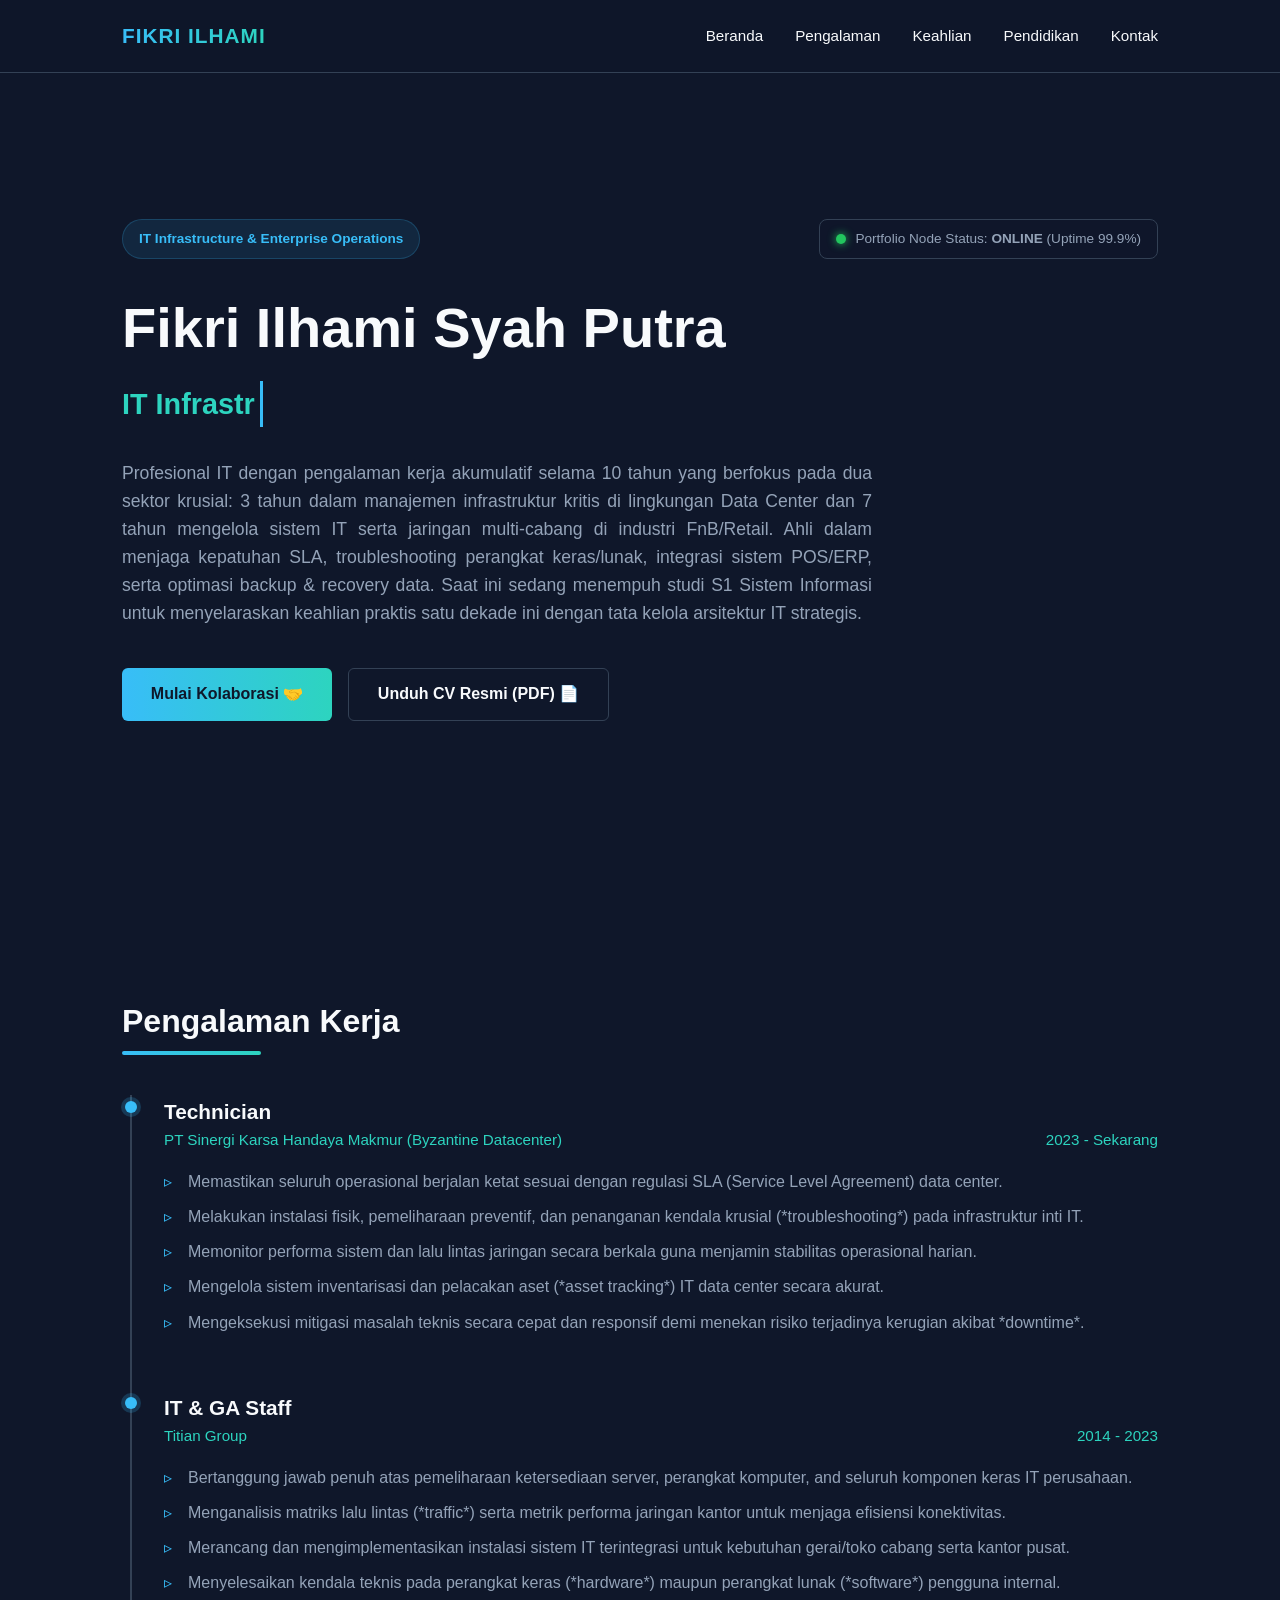
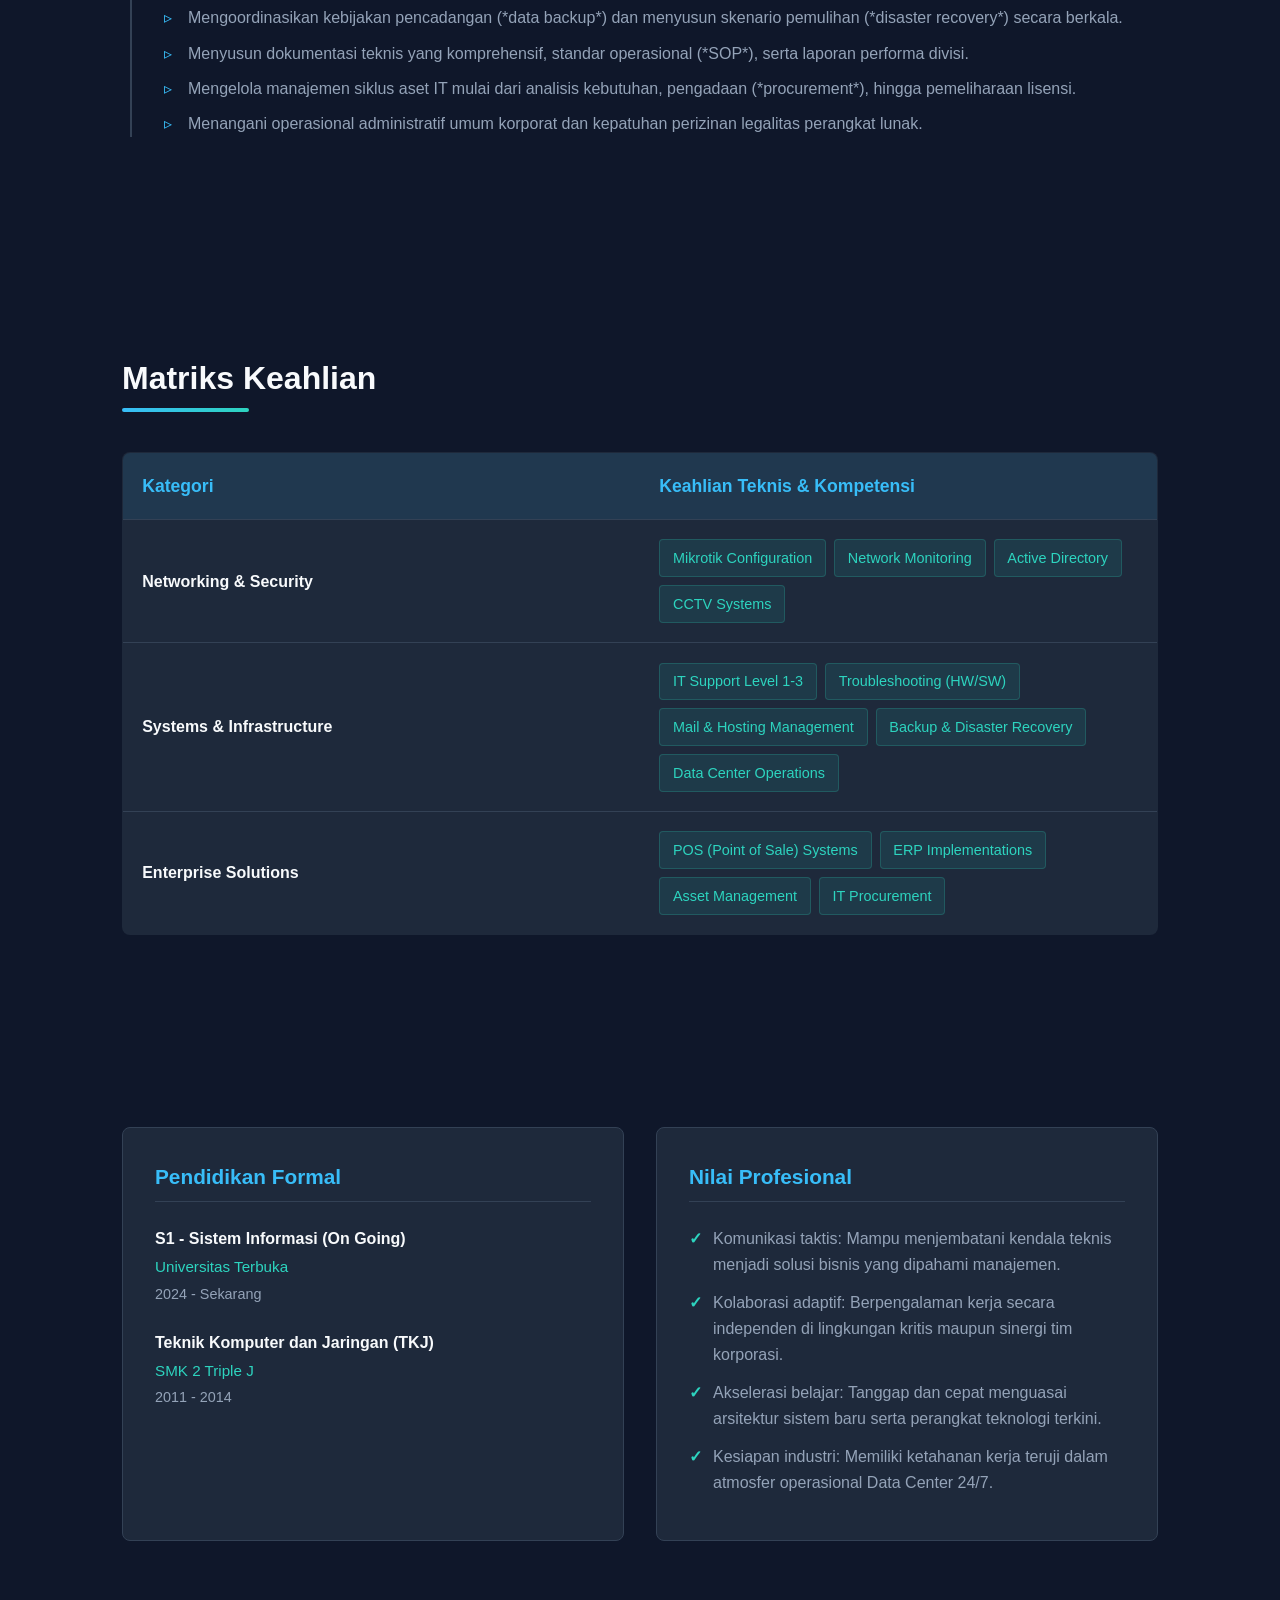
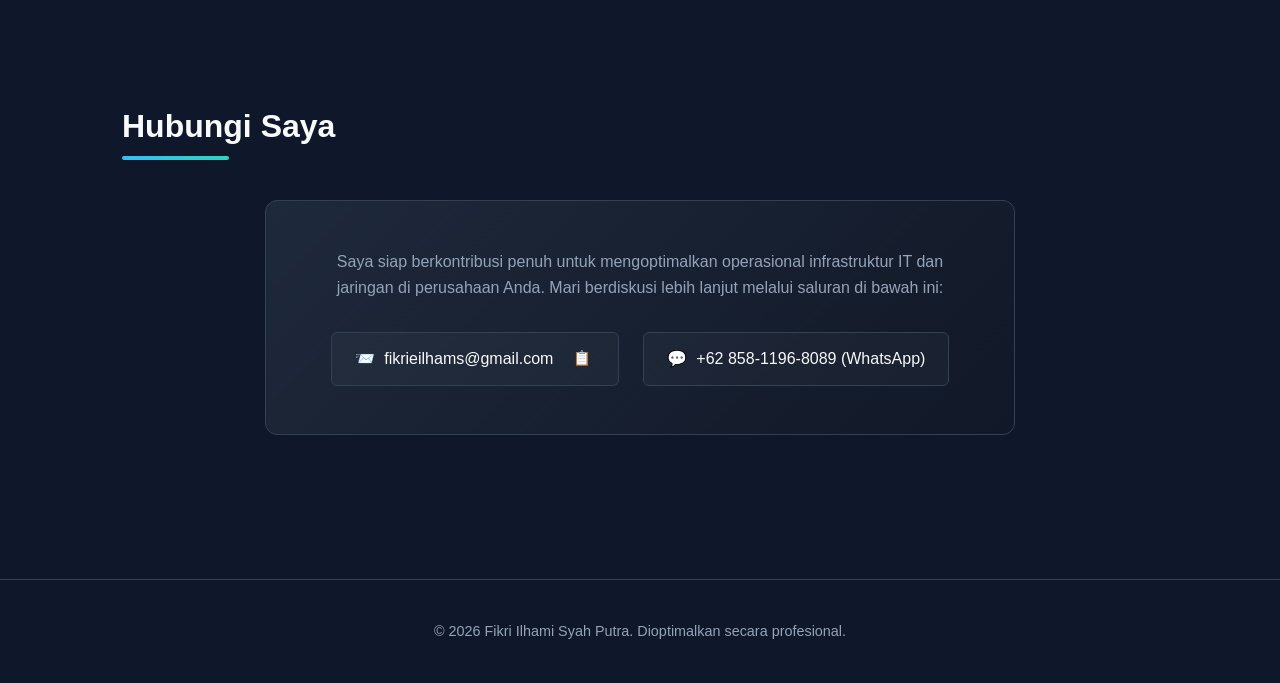
==== commit 14e4a685: "Refactor email copy function and fix typo Updated email copy functionality to prevent default behavi" ====
--- a/index.html
+++ b/index.html
@@ -4,541 +4,7 @@
     <meta charset="UTF-8">
     <meta name="viewport" content="width=device-width, initial-scale=1.0">
     <title>Portofolio Profesional | Fikri Ilhami Syah Putra</title>
-    <style>
-        :root {
-            --bg-dark: #0f172a;
-            --bg-card: #1e293b;
-            --accent-blue: #38bdf8;
-            --accent-teal: #2dd4bf;
-            --text-main: #f8fafc;
-            --text-muted: #94a3b8;
-            --border: #334155;
-        }
-
-        * {
-            margin: 0;
-            padding: 0;
-            box-sizing: border-box;
-            font-family: Arial, sans-serif;
-            scroll-behavior: smooth;
-        }
-
-        body {
-            background-color: var(--bg-dark);
-            color: var(--text-main);
-            line-height: 1.6;
-        }
-
-        a {
-            color: inherit;
-            text-decoration: none;
-        }
-
-        nav {
-            position: fixed;
-            top: 0;
-            width: 100%;
-            background-color: rgba(15, 23, 42, 0.9);
-            backdrop-filter: blur(10px);
-            border-bottom: 1px solid var(--border);
-            z-index: 100;
-        }
-
-        .nav-container {
-            max-width: 1100px;
-            margin: 0 auto;
-            display: flex;
-            justify-content: space-between;
-            align-items: center;
-            padding: 1.2rem 2rem;
-        }
-
-        .logo {
-            font-size: 1.3rem;
-            font-weight: 700;
-            letter-spacing: 1px;
-            background: linear-gradient(to right, var(--accent-blue), var(--accent-teal));
-            -webkit-background-clip: text;
-            -webkit-text-fill-color: transparent;
-        }
-
-        .nav-links {
-            display: flex;
-            gap: 2rem;
-            list-style: none;
-        }
-
-        .nav-links a {
-            font-size: 0.95rem;
-            font-weight: 500;
-            transition: color 0.3s;
-        }
-
-        .nav-links a:hover {
-            color: var(--accent-blue);
-        }
-
-        section {
-            padding: 6rem 2rem 4rem 2rem;
-            max-width: 1100px;
-            margin: 0 auto;
-            scroll-margin-top: 5rem;
-        }
-
-        .section-title {
-            font-size: 2rem;
-            margin-bottom: 3rem;
-            position: relative;
-            display: inline-block;
-        }
-
-        .section-title::after {
-            content: '';
-            position: absolute;
-            left: 0;
-            bottom: -8px;
-            width: 50%;
-            height: 4px;
-            background: linear-gradient(to right, var(--accent-blue), var(--accent-teal));
-            border-radius: 2px;
-        }
-
-        #home {
-            display: flex;
-            flex-direction: column;
-            justify-content: center;
-            min-height: 100vh;
-            padding-top: 6.5rem;
-        }
-
-        .hero-header-container {
-            display: flex;
-            justify-content: space-between;
-            align-items: flex-start;
-            flex-wrap: wrap;
-            gap: 1.5rem;
-            margin-bottom: 1.5rem;
-        }
-
-        .hero-badge {
-            background-color: rgba(56, 189, 248, 0.1);
-            color: var(--accent-blue);
-            padding: 0.5rem 1rem;
-            border-radius: 50px;
-            font-size: 0.85rem;
-            font-weight: 600;
-            border: 1px solid rgba(56, 189, 248, 0.2);
-        }
-
-        .server-status-card {
-            background-color: rgba(15, 23, 42, 0.6);
-            border: 1px solid var(--border);
-            padding: 0.5rem 1rem;
-            border-radius: 8px;
-            display: inline-flex;
-            align-items: center;
-            gap: 0.6rem;
-            font-size: 0.85rem;
-            color: var(--text-muted);
-        }
-
-        .status-dot {
-            width: 10px;
-            height: 10px;
-            background-color: #22c55e;
-            border-radius: 50%;
-            display: inline-block;
-            box-shadow: 0 0 8px #22c55e;
-            animation: blink 2s infinite;
-        }
-
-        @keyframes blink {
-            0% { opacity: 0.4; }
-            50% { opacity: 1; box-shadow: 0 0 12px #22c55e; }
-            100% { opacity: 0.4; }
-        }
-
-        #home h1 {
-            font-size: 3.5rem;
-            margin-bottom: 0.5rem;
-        }
-
-        .typing-container {
-            font-size: 1.8rem;
-            color: var(--accent-teal);
-            font-weight: 600;
-            margin-bottom: 2rem;
-            height: auto;
-            min-height: 2.7rem;
-        }
-
-        .typed-text {
-            border-right: 3px solid var(--accent-blue);
-            padding-right: 5px;
-            animation: cursor-blink 0.75s step-end infinite;
-            display: inline-block;
-        }
-
-        @keyframes cursor-blink {
-            from, to { border-color: transparent }
-            50% { border-color: var(--accent-blue); }
-        }
-
-        .summary {
-            font-size: 1.1rem;
-            color: var(--text-muted);
-            max-width: 750px;
-            margin-bottom: 2.5rem;
-            text-align: justify;
-        }
-
-        .cta-buttons {
-            display: flex;
-            gap: 1rem;
-            flex-wrap: wrap;
-        }
-
-        .btn {
-            padding: 0.8rem 1.8rem;
-            border-radius: 6px;
-            font-weight: 600;
-            transition: all 0.3s ease;
-            cursor: pointer;
-            display: inline-flex;
-            align-items: center;
-            gap: 0.5rem;
-        }
-
-        .btn-primary {
-            background: linear-gradient(to right, var(--accent-blue), var(--accent-teal));
-            color: var(--bg-dark);
-        }
-
-        .btn-primary:hover {
-            transform: translateY(-2px);
-            box-shadow: 0 10px 20px rgba(45, 212, 191, 0.2);
-        }
-
-        .btn-secondary {
-            border: 1px solid var(--border);
-            color: var(--text-main);
-        }
-
-        .btn-secondary:hover {
-            background-color: rgba(255, 255, 255, 0.05);
-            border-color: var(--text-muted);
-        }
-
-        .timeline {
-            position: relative;
-            border-left: 2px solid var(--border);
-            padding-left: 2rem;
-            margin-left: 0.5rem;
-        }
-
-        .timeline-item {
-            position: relative;
-            margin-bottom: 3.5rem;
-        }
-
-        .timeline-item::before {
-            content: '';
-            position: absolute;
-            left: calc(-2rem - 7px);
-            top: 6px;
-            width: 12px;
-            height: 12px;
-            border-radius: 50%;
-            background-color: var(--accent-blue);
-            box-shadow: 0 0 0 4px rgba(56, 189, 248, 0.2);
-        }
-
-        .job-title {
-            font-size: 1.3rem;
-            font-weight: 600;
-            color: var(--text-main);
-        }
-
-        .company-date {
-            display: flex;
-            justify-content: space-between;
-            color: var(--accent-teal);
-            font-size: 0.95rem;
-            margin-bottom: 1rem;
-            font-weight: 500;
-        }
-
-        .job-desc {
-            list-style-type: none;
-        }
-
-        .job-desc li {
-            position: relative;
-            padding-left: 1.5rem;
-            margin-bottom: 0.6rem;
-            color: var(--text-muted);
-            text-align: justify;
-        }
-
-        .job-desc li::before {
-            content: "▹";
-            position: absolute;
-            left: 0;
-            color: var(--accent-blue);
-        }
-
-        .skills-container {
-            width: 100%;
-            overflow-x: auto;
-            margin-bottom: 2rem;
-        }
-
-        table {
-            width: 100%;
-            border-collapse: collapse;
-            background-color: var(--bg-card);
-            border: 1px solid var(--border);
-            border-radius: 8px;
-            overflow: hidden;
-        }
-
-        th, td {
-            padding: 1.2rem;
-            text-align: left;
-            border-bottom: 1px solid var(--border);
-        }
-
-        th {
-            background-color: rgba(56, 189, 248, 0.1);
-            color: var(--accent-blue);
-            font-weight: bold;
-            font-size: 1.1rem;
-            width: 30%;
-        }
-
-        .skill-tags {
-            display: flex;
-            flex-wrap: wrap;
-            gap: 0.5rem;
-        }
-
-        .tag {
-            background-color: rgba(45, 212, 191, 0.1);
-            color: var(--accent-teal);
-            padding: 0.4rem 0.8rem;
-            border-radius: 4px;
-            font-size: 0.9rem;
-            border: 1px solid rgba(45, 212, 191, 0.2);
-        }
-
-        .info-grid {
-            display: grid;
-            grid-template-columns: 1fr 1fr;
-            gap: 2rem;
-        }
-
-        .info-card {
-            background-color: var(--bg-card);
-            border: 1px solid var(--border);
-            padding: 2rem;
-            border-radius: 8px;
-        }
-
-        .info-card h3 {
-            margin-bottom: 1.5rem;
-            color: var(--accent-blue);
-            font-size: 1.3rem;
-            border-bottom: 1px solid var(--border);
-            padding-bottom: 0.5rem;
-        }
-
-        .edu-item {
-            margin-bottom: 1.5rem;
-        }
-
-        .edu-degree {
-            font-weight: 600;
-            color: var(--text-main);
-        }
-
-        .edu-school {
-            color: var(--accent-teal);
-            font-size: 0.95rem;
-            margin: 0.2rem 0;
-        }
-
-        .edu-year {
-            color: var(--text-muted);
-            font-size: 0.9rem;
-        }
-
-        .additional-list {
-            list-style: none;
-        }
-
-        .additional-list li {
-            margin-bottom: 0.8rem;
-            position: relative;
-            padding-left: 1.5rem;
-            color: var(--text-muted);
-        }
-
-        .additional-list li::before {
-            content: "✓";
-            position: absolute;
-            left: 0;
-            color: var(--accent-teal);
-            font-weight: bold;
-        }
-
-        .contact-container {
-            background: linear-gradient(135deg, var(--bg-card), #111827);
-            border: 1px solid var(--border);
-            padding: 3rem;
-            border-radius: 12px;
-            text-align: center;
-            max-width: 750px;
-            margin: 0 auto;
-        }
-
-        .contact-container p {
-            color: var(--text-muted);
-            margin-bottom: 2rem;
-        }
-
-        .contact-details {
-            display: flex;
-            justify-content: center;
-            gap: 1.5rem;
-            flex-wrap: wrap;
-        }
-
-        .contact-item {
-            display: flex;
-            align-items: center;
-            gap: 0.6rem;
-            background-color: rgba(255, 255, 255, 0.03);
-            padding: 0.8rem 1.4rem;
-            border-radius: 6px;
-            border: 1px solid var(--border);
-            transition: all 0.3s ease;
-            position: relative;
-            cursor: pointer;
-        }
-
-        .contact-item:hover {
-            border-color: var(--accent-teal);
-            background-color: rgba(45, 212, 191, 0.05);
-            transform: translateY(-2px);
-        }
-
-        .copy-btn {
-            background: none;
-            border: none;
-            color: var(--accent-blue);
-            cursor: pointer;
-            font-size: 0.9rem;
-            margin-left: 5px;
-            padding: 2px 5px;
-            border-radius: 4px;
-            transition: background-color 0.2s;
-        }
-
-        .copy-btn:hover {
-            background-color: rgba(56, 189, 248, 0.1);
-        }
-
-        .tooltip-alert {
-            position: absolute;
-            top: -35px;
-            left: 50%;
-            transform: translateX(-50%);
-            background-color: #2dd4bf;
-            color: #0f172a;
-            padding: 4px 10px;
-            border-radius: 4px;
-            font-size: 0.8rem;
-            font-weight: bold;
-            opacity: 0;
-            transition: opacity 0.3s;
-            pointer-events: none;
-        }
-
-        .tooltip-alert.show {
-            opacity: 1;
-        }
-
-        footer {
-            text-align: center;
-            padding: 2.5rem;
-            border-top: 1px solid var(--border);
-            color: var(--text-muted);
-            font-size: 0.9rem;
-            margin-top: 5rem;
-        }
-
-        @media (max-width: 1024px) {
-            #home h1 { font-size: 2.8rem; }
-            .typing-container { font-size: 1.4rem; min-height: 2.2rem; }
-        }
-
-        @media (max-width: 768px) {
-            #home {
-                padding-top: 5.5rem;
-                min-height: auto;
-            }
-
-            #home h1 { 
-                font-size: 2rem;
-                line-height: 1.2;
-                margin-bottom: 0.5rem;
-            }
-
-            .typing-container { 
-                font-size: 1rem;
-                min-height: 1.5rem;
-                margin-bottom: 1.5rem;
-                white-space: nowrap;
-                overflow: hidden;
-            }
-
-            .summary {
-                font-size: 0.95rem;
-                margin-bottom: 2rem;
-            }
-
-            .company-date { 
-                flex-direction: column; 
-                gap: 0.2rem; 
-            }
-
-            .info-grid { 
-                grid-template-columns: 1fr; 
-            }
-
-            .nav-links { 
-                display: none; 
-            }
-
-            .contact-details { 
-                flex-direction: column; 
-                gap: 1rem;
-            }
-
-            th, td { 
-                padding: 0.8rem; 
-            }
-            th { 
-                width: 100%; 
-                display: block; 
-                border-bottom: none; 
-            }
-            td { 
-                display: block; 
-                padding-top: 0; 
-            }
-        }
-    </style>
+    <link rel="stylesheet" href="css/style.css">
 </head>
 <body>
 
@@ -604,7 +70,7 @@
                     <span>2014 - 2023</span>
                 </div>
                 <ul class="job-desc">
-                    <li>Bertanggung jawab penuh atas pemeliharaan ketersediaan server, perangkat komputer, dan seluruh komponen keras IT perusahaan.</li>
+                    <li>Bertanggung jawab penuh atas pemeliharaan ketersediaan server, perangkat komputer, and seluruh komponen keras IT perusahaan.</li>
                     <li>Menganalisis matriks lalu lintas (*traffic*) serta metrik performa jaringan kantor untuk menjaga efisiensi konektivitas.</li>
                     <li>Merancang dan mengimplementasikan instalasi sistem IT terintegrasi untuk kebutuhan gerai/toko cabang serta kantor pusat.</li>
                     <li>Menyelesaikan kendala teknis pada perangkat keras (*hardware*) maupun perangkat lunak (*software*) pengguna internal.</li>
@@ -703,10 +169,12 @@
         <div class="contact-container">
             <p>Saya siap berkontribusi penuh untuk mengoptimalkan operasional infrastruktur IT dan jaringan di perusahaan Anda. Mari berdiskusi lebih lanjut melalui saluran di bawah ini:</p>
             <div class="contact-details">
-                <div class="contact-item" id="email-card" onclick="copyEmailToClipboard()">
+                <div class="contact-item" id="email-card">
                     <div class="tooltip-alert" id="copy-tooltip">Tersalin! 📋</div>
-                    <span>📨</span> <span id="email-text">fikrieilhams@gmail.com</span>
-                    <button class="copy-btn" title="Salin Email">📋</button>
+                    <a href="mailto:fikrieilhams@gmail.com" style="display: flex; align-items: center; gap: 0.6rem; width: 100%;">
+                        <span>📨</span> <span id="email-text">fikrieilhams@gmail.com</span>
+                    </a>
+                    <button class="copy-btn" onclick="copyEmailToClipboard(event)" title="Salin Email">📋</button>
                 </div>
                 <a href="https://wa.me/6285811968089" target="_blank" class="contact-item">
                     <span>💬</span> +62 858-1196-8089 (WhatsApp)
@@ -756,7 +224,10 @@
             }
         }
 
-        function copyEmailToClipboard() {
+        function copyEmailToClipboard(event) {
+            event.preventDefault(); 
+            event.stopPropagation();
+
             const emailAddress = document.getElementById("email-text").textContent;
             navigator.clipboard.writeText(emailAddress).then(() => {
                 const tooltip = document.getElementById("copy-tooltip");
--- a/css/style.css
+++ b/css/style.css
@@ -0,0 +1,533 @@
+:root {
+    --bg-dark: #0f172a;
+    --bg-card: #1e293b;
+    --accent-blue: #38bdf8;
+    --accent-teal: #2dd4bf;
+    --text-main: #f8fafc;
+    --text-muted: #94a3b8;
+    --border: #334155;
+}
+
+* {
+    margin: 0;
+    padding: 0;
+    box-sizing: border-box;
+    font-family: Arial, sans-serif;
+    scroll-behavior: smooth;
+}
+
+body {
+    background-color: var(--bg-dark);
+    color: var(--text-main);
+    line-height: 1.6;
+}
+
+a {
+    color: inherit;
+    text-decoration: none;
+}
+
+nav {
+    position: fixed;
+    top: 0;
+    width: 100%;
+    background-color: rgba(15, 23, 42, 0.9);
+    backdrop-filter: blur(10px);
+    border-bottom: 1px solid var(--border);
+    z-index: 100;
+}
+
+.nav-container {
+    max-width: 1100px;
+    margin: 0 auto;
+    display: flex;
+    justify-content: space-between;
+    align-items: center;
+    padding: 1.2rem 2rem;
+}
+
+.logo {
+    font-size: 1.3rem;
+    font-weight: 700;
+    letter-spacing: 1px;
+    background: linear-gradient(to right, var(--accent-blue), var(--accent-teal));
+    -webkit-background-clip: text;
+    -webkit-text-fill-color: transparent;
+}
+
+.nav-links {
+    display: flex;
+    gap: 2rem;
+    list-style: none;
+}
+
+.nav-links a {
+    font-size: 0.95rem;
+    font-weight: 500;
+    transition: color 0.3s;
+}
+
+.nav-links a:hover {
+    color: var(--accent-blue);
+}
+
+section {
+    padding: 6rem 2rem 4rem 2rem;
+    max-width: 1100px;
+    margin: 0 auto;
+    scroll-margin-top: 5rem;
+}
+
+.section-title {
+    font-size: 2rem;
+    margin-bottom: 3rem;
+    position: relative;
+    display: inline-block;
+}
+
+.section-title::after {
+    content: '';
+    position: absolute;
+    left: 0;
+    bottom: -8px;
+    width: 50%;
+    height: 4px;
+    background: linear-gradient(to right, var(--accent-blue), var(--accent-teal));
+    border-radius: 2px;
+}
+
+#home {
+    display: flex;
+    flex-direction: column;
+    justify-content: center;
+    min-height: 100vh;
+    padding-top: 6.5rem;
+}
+
+.hero-header-container {
+    display: flex;
+    justify-content: space-between;
+    align-items: flex-start;
+    flex-wrap: wrap;
+    gap: 1.5rem;
+    margin-bottom: 1.5rem;
+}
+
+.hero-badge {
+    background-color: rgba(56, 189, 248, 0.1);
+    color: var(--accent-blue);
+    padding: 0.5rem 1rem;
+    border-radius: 50px;
+    font-size: 0.85rem;
+    font-weight: 600;
+    border: 1px solid rgba(56, 189, 248, 0.2);
+}
+
+.server-status-card {
+    background-color: rgba(15, 23, 42, 0.6);
+    border: 1px solid var(--border);
+    padding: 0.5rem 1rem;
+    border-radius: 8px;
+    display: inline-flex;
+    align-items: center;
+    gap: 0.6rem;
+    font-size: 0.85rem;
+    color: var(--text-muted);
+}
+
+.status-dot {
+    width: 10px;
+    height: 10px;
+    background-color: #22c55e;
+    border-radius: 50%;
+    display: inline-block;
+    box-shadow: 0 0 8px #22c55e;
+    animation: blink 2s infinite;
+}
+
+@keyframes blink {
+    0% { opacity: 0.4; }
+    50% { opacity: 1; box-shadow: 0 0 12px #22c55e; }
+    100% { opacity: 0.4; }
+}
+
+#home h1 {
+    font-size: 3.5rem;
+    margin-bottom: 0.5rem;
+}
+
+.typing-container {
+    font-size: 1.8rem;
+    color: var(--accent-teal);
+    font-weight: 600;
+    margin-bottom: 2rem;
+    height: auto;
+    min-height: 2.7rem;
+}
+
+.typed-text {
+    border-right: 3px solid var(--accent-blue);
+    padding-right: 5px;
+    animation: cursor-blink 0.75s step-end infinite;
+    display: inline-block;
+}
+
+@keyframes cursor-blink {
+    from, to { border-color: transparent }
+    50% { border-color: var(--accent-blue); }
+}
+
+.summary {
+    font-size: 1.1rem;
+    color: var(--text-muted);
+    max-width: 750px;
+    margin-bottom: 2.5rem;
+    text-align: justify;
+}
+
+.cta-buttons {
+    display: flex;
+    gap: 1rem;
+    flex-wrap: wrap;
+}
+
+.btn {
+    padding: 0.8rem 1.8rem;
+    border-radius: 6px;
+    font-weight: 600;
+    transition: all 0.3s ease;
+    cursor: pointer;
+    display: inline-flex;
+    align-items: center;
+    gap: 0.5rem;
+}
+
+.btn-primary {
+    background: linear-gradient(to right, var(--accent-blue), var(--accent-teal));
+    color: var(--bg-dark);
+}
+
+.btn-primary:hover {
+    transform: translateY(-2px);
+    box-shadow: 0 10px 20px rgba(45, 212, 191, 0.2);
+}
+
+.btn-secondary {
+    border: 1px solid var(--border);
+    color: var(--text-main);
+}
+
+.btn-secondary:hover {
+    background-color: rgba(255, 255, 255, 0.05);
+    border-color: var(--text-muted);
+}
+
+.timeline {
+    position: relative;
+    border-left: 2px solid var(--border);
+    padding-left: 2rem;
+    margin-left: 0.5rem;
+}
+
+.timeline-item {
+    position: relative;
+    margin-bottom: 3.5rem;
+}
+
+.timeline-item::before {
+    content: '';
+    position: absolute;
+    left: calc(-2rem - 7px);
+    top: 6px;
+    width: 12px;
+    height: 12px;
+    border-radius: 50%;
+    background-color: var(--accent-blue);
+    box-shadow: 0 0 0 4px rgba(56, 189, 248, 0.2);
+}
+
+.job-title {
+    font-size: 1.3rem;
+    font-weight: 600;
+    color: var(--text-main);
+}
+
+.company-date {
+    display: flex;
+    justify-content: space-between;
+    color: var(--accent-teal);
+    font-size: 0.95rem;
+    margin-bottom: 1rem;
+    font-weight: 500;
+}
+
+.job-desc {
+    list-style-type: none;
+}
+
+.job-desc li {
+    position: relative;
+    padding-left: 1.5rem;
+    margin-bottom: 0.6rem;
+    color: var(--text-muted);
+    text-align: justify;
+}
+
+.job-desc li::before {
+    content: "▹";
+    position: absolute;
+    left: 0;
+    color: var(--accent-blue);
+}
+
+.skills-container {
+    width: 100%;
+    overflow-x: auto;
+    margin-bottom: 2rem;
+}
+
+table {
+    width: 100%;
+    border-collapse: collapse;
+    background-color: var(--bg-card);
+    border: 1px solid var(--border);
+    border-radius: 8px;
+    overflow: hidden;
+}
+
+th, td {
+    padding: 1.2rem;
+    text-align: left;
+    border-bottom: 1px solid var(--border);
+}
+
+th {
+    background-color: rgba(56, 189, 248, 0.1);
+    color: var(--accent-blue);
+    font-weight: bold;
+    font-size: 1.1rem;
+    width: 30%;
+}
+
+.skill-tags {
+    display: flex;
+    flex-wrap: wrap;
+    gap: 0.5rem;
+}
+
+.tag {
+    background-color: rgba(45, 212, 191, 0.1);
+    color: var(--accent-teal);
+    padding: 0.4rem 0.8rem;
+    border-radius: 4px;
+    font-size: 0.9rem;
+    border: 1px solid rgba(45, 212, 191, 0.2);
+}
+
+.info-grid {
+    display: grid;
+    grid-template-columns: 1fr 1fr;
+    gap: 2rem;
+}
+
+.info-card {
+    background-color: var(--bg-card);
+    border: 1px solid var(--border);
+    padding: 2rem;
+    border-radius: 8px;
+}
+
+.info-card h3 {
+    margin-bottom: 1.5rem;
+    color: var(--accent-blue);
+    font-size: 1.3rem;
+    border-bottom: 1px solid var(--border);
+    padding-bottom: 0.5rem;
+}
+
+.edu-item {
+    margin-bottom: 1.5rem;
+}
+
+.edu-degree {
+    font-weight: 600;
+    color: var(--text-main);
+}
+
+.edu-school {
+    color: var(--accent-teal);
+    font-size: 0.95rem;
+    margin: 0.2rem 0;
+}
+
+.edu-year {
+    color: var(--text-muted);
+    font-size: 0.9rem;
+}
+
+.additional-list {
+    list-style: none;
+}
+
+.additional-list li {
+    margin-bottom: 0.8rem;
+    position: relative;
+    padding-left: 1.5rem;
+    color: var(--text-muted);
+}
+
+.additional-list li::before {
+    content: "✓";
+    position: absolute;
+    left: 0;
+    color: var(--accent-teal);
+    font-weight: bold;
+}
+
+.contact-container {
+    background: linear-gradient(135deg, var(--bg-card), #111827);
+    border: 1px solid var(--border);
+    padding: 3rem;
+    border-radius: 12px;
+    text-align: center;
+    max-width: 750px;
+    margin: 0 auto;
+}
+
+.contact-container p {
+    color: var(--text-muted);
+    margin-bottom: 2rem;
+}
+
+.contact-details {
+    display: flex;
+    justify-content: center;
+    gap: 1.5rem;
+    flex-wrap: wrap;
+}
+
+.contact-item {
+    display: flex;
+    align-items: center;
+    gap: 0.6rem;
+    background-color: rgba(255, 255, 255, 0.03);
+    padding: 0.8rem 1.4rem;
+    border-radius: 6px;
+    border: 1px solid var(--border);
+    transition: all 0.3s ease;
+    position: relative;
+    cursor: pointer;
+}
+
+.contact-item:hover {
+    border-color: var(--accent-teal);
+    background-color: rgba(45, 212, 191, 0.05);
+    transform: translateY(-2px);
+}
+
+.copy-btn {
+    background: none;
+    border: none;
+    color: var(--accent-blue);
+    cursor: pointer;
+    font-size: 0.9rem;
+    margin-left: 5px;
+    padding: 2px 5px;
+    border-radius: 4px;
+    transition: background-color 0.2s;
+}
+
+.copy-btn:hover {
+    background-color: rgba(56, 189, 248, 0.1);
+}
+
+.tooltip-alert {
+    position: absolute;
+    top: -35px;
+    left: 50%;
+    transform: translateX(-50%);
+    background-color: #2dd4bf;
+    color: #0f172a;
+    padding: 4px 10px;
+    border-radius: 4px;
+    font-size: 0.8rem;
+    font-weight: bold;
+    opacity: 0;
+    transition: opacity 0.3s;
+    pointer-events: none;
+}
+
+.tooltip-alert.show {
+    opacity: 1;
+}
+
+footer {
+    text-align: center;
+    padding: 2.5rem;
+    border-top: 1px solid var(--border);
+    color: var(--text-muted);
+    font-size: 0.9rem;
+    margin-top: 5rem;
+}
+
+@media (max-width: 1024px) {
+    #home h1 { font-size: 2.8rem; }
+    .typing-container { font-size: 1.4rem; min-height: 2.2rem; }
+}
+
+@media (max-width: 768px) {
+    #home {
+        padding-top: 5.5rem;
+        min-height: auto;
+    }
+
+    #home h1 { 
+        font-size: 2rem;
+        line-height: 1.2;
+        margin-bottom: 0.5rem;
+    }
+
+    .typing-container { 
+        font-size: 1rem;
+        min-height: 1.5rem;
+        margin-bottom: 1.5rem;
+        white-space: nowrap;
+        overflow: hidden;
+    }
+
+    .summary {
+        font-size: 0.95rem;
+        margin-bottom: 2rem;
+    }
+
+    .company-date { 
+        flex-direction: column; 
+        gap: 0.2rem; 
+    }
+
+    .info-grid { 
+        grid-template-columns: 1fr; 
+    }
+
+    .nav-links { 
+        display: none; 
+    }
+
+    .contact-details { 
+        flex-direction: column; 
+        gap: 1rem;
+    }
+
+    th, td { 
+        padding: 0.8rem; 
+    }
+    th { 
+        width: 100%; 
+        display: block; 
+        border-bottom: none; 
+    }
+    td { 
+        display: block; 
+        padding-top: 0; 
+    }
+}
